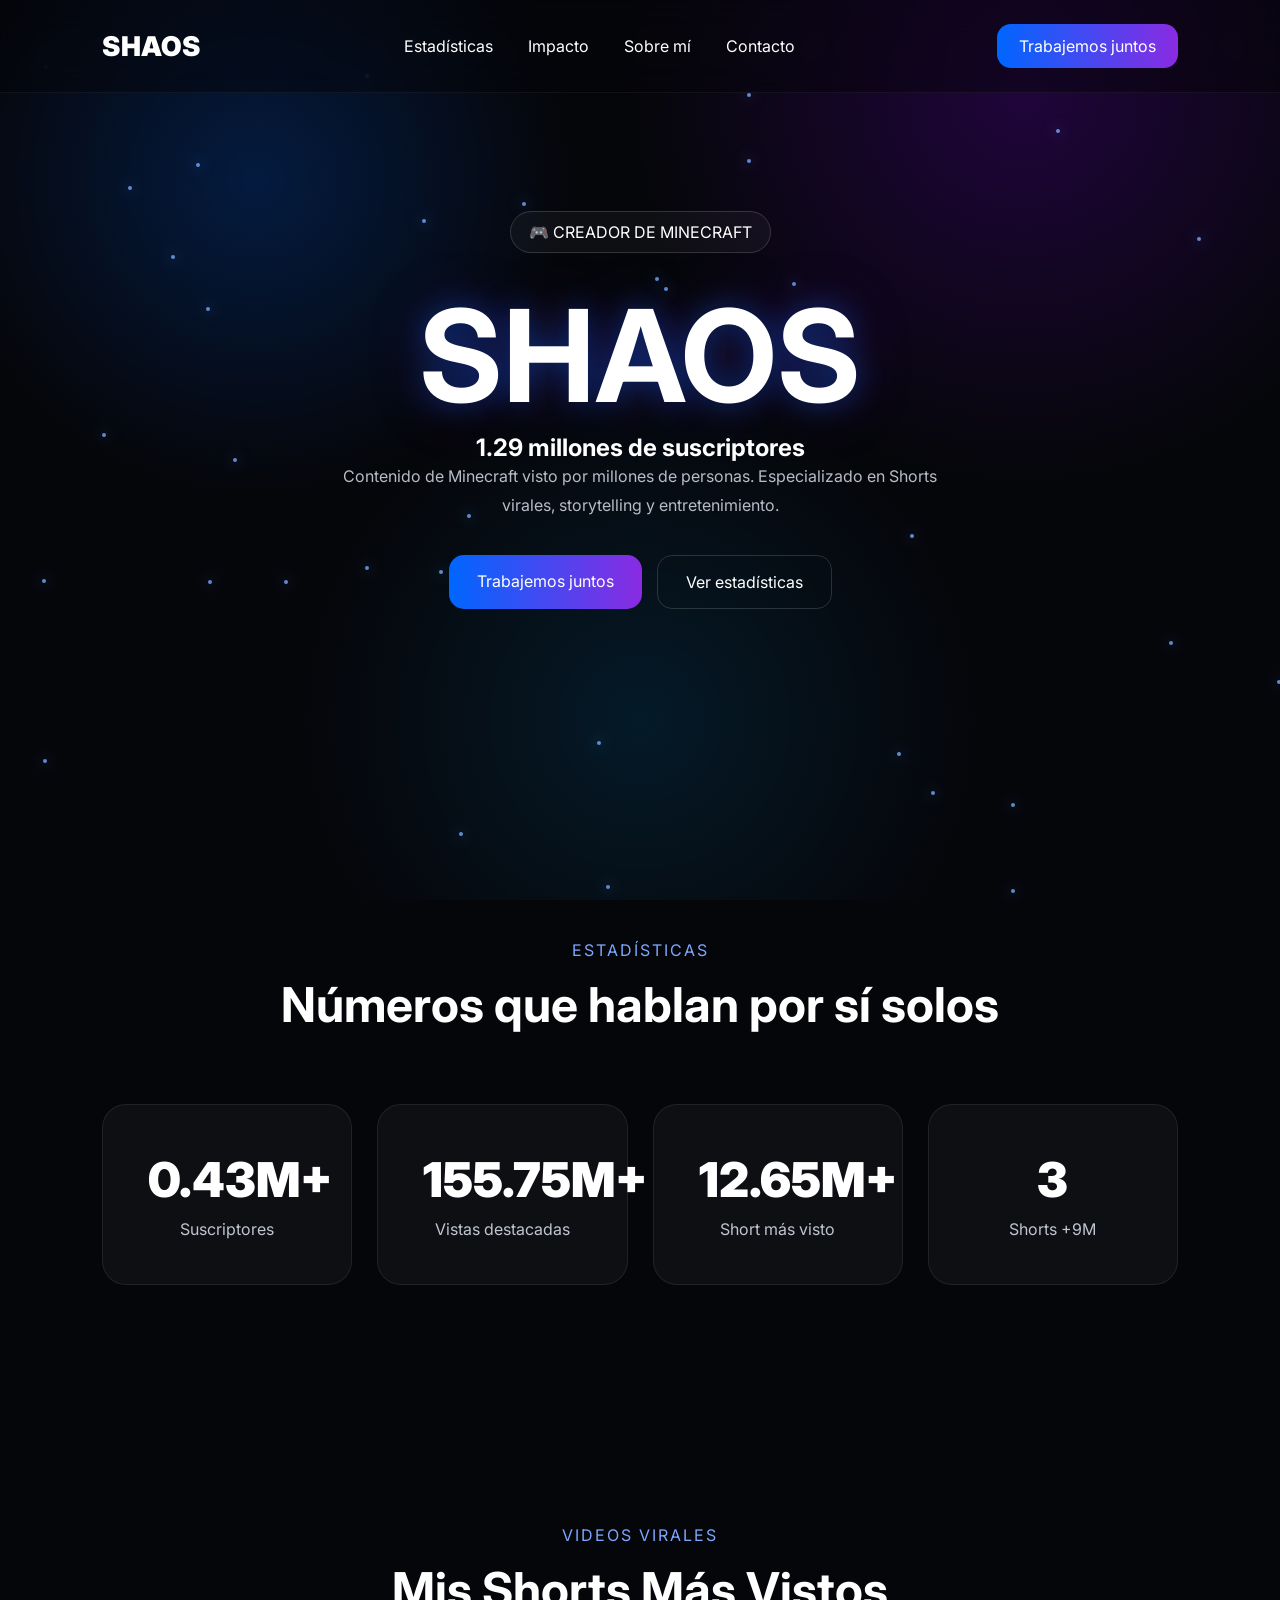
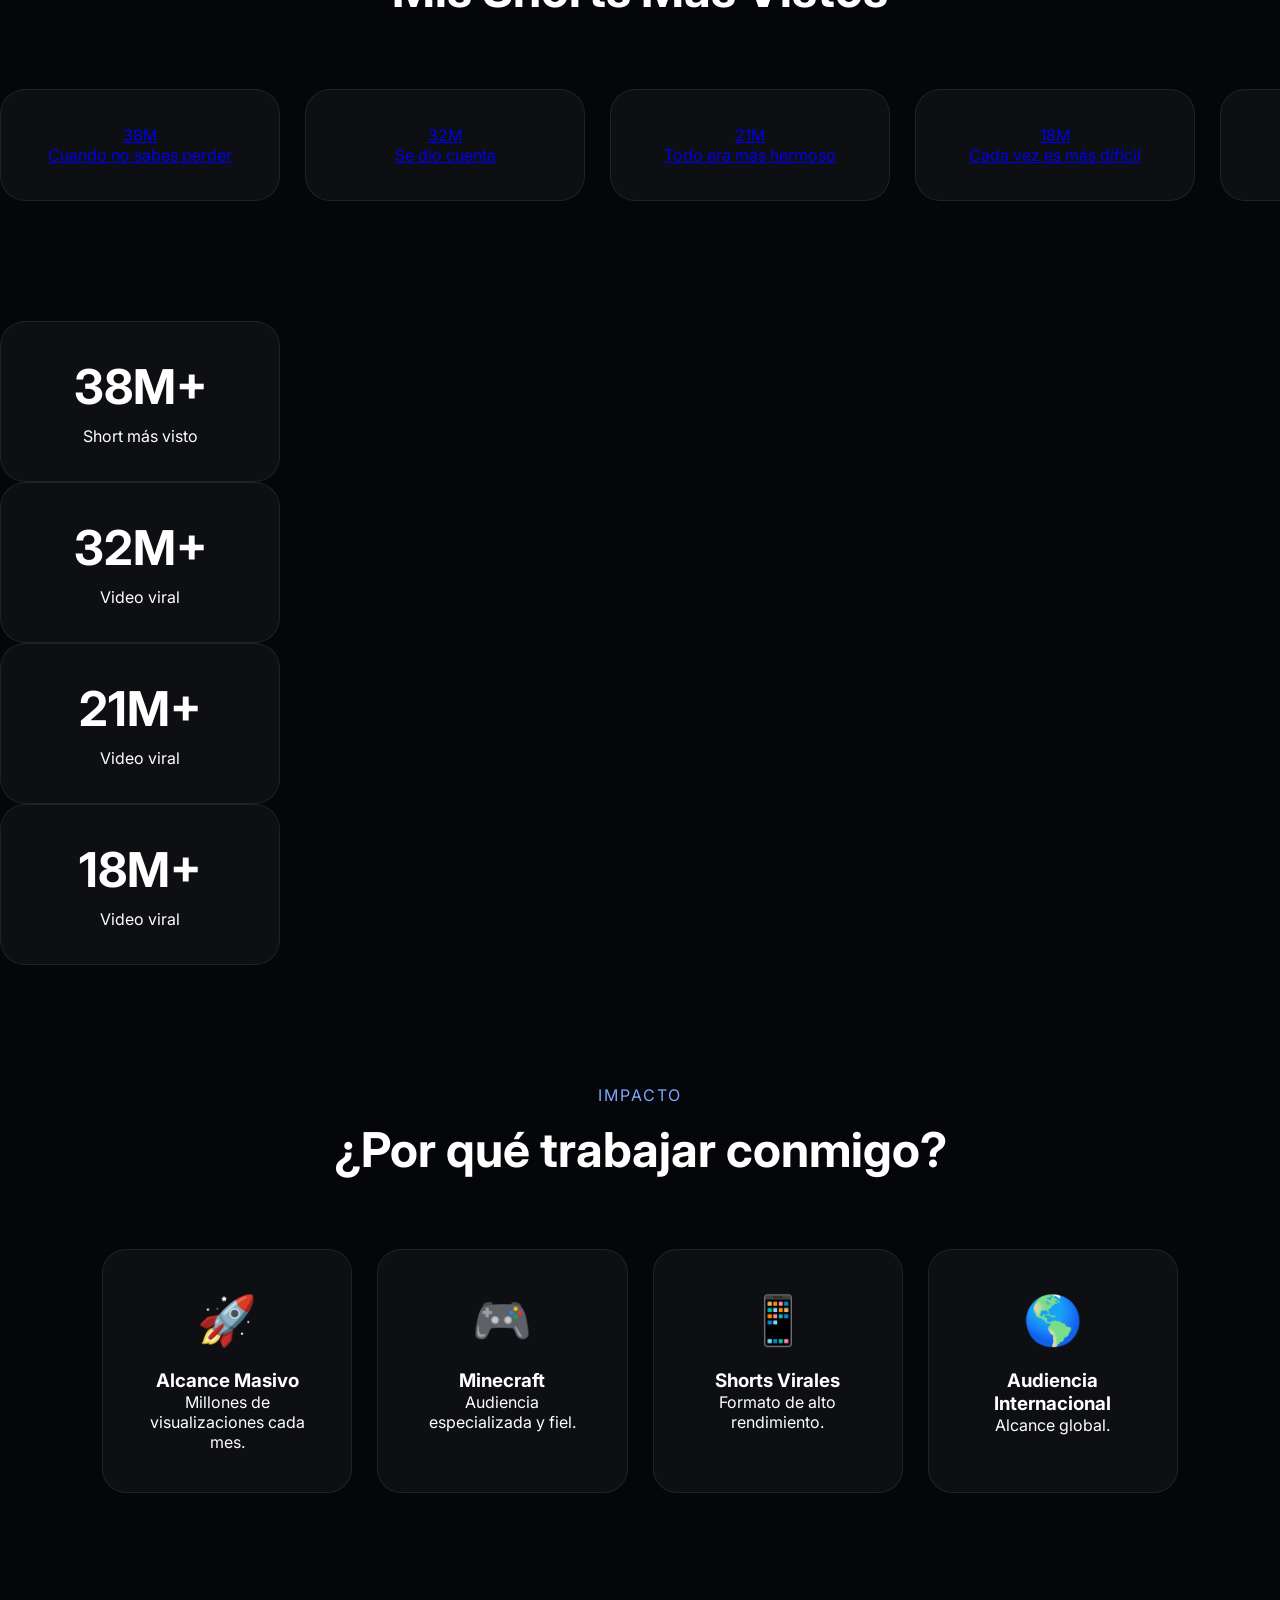
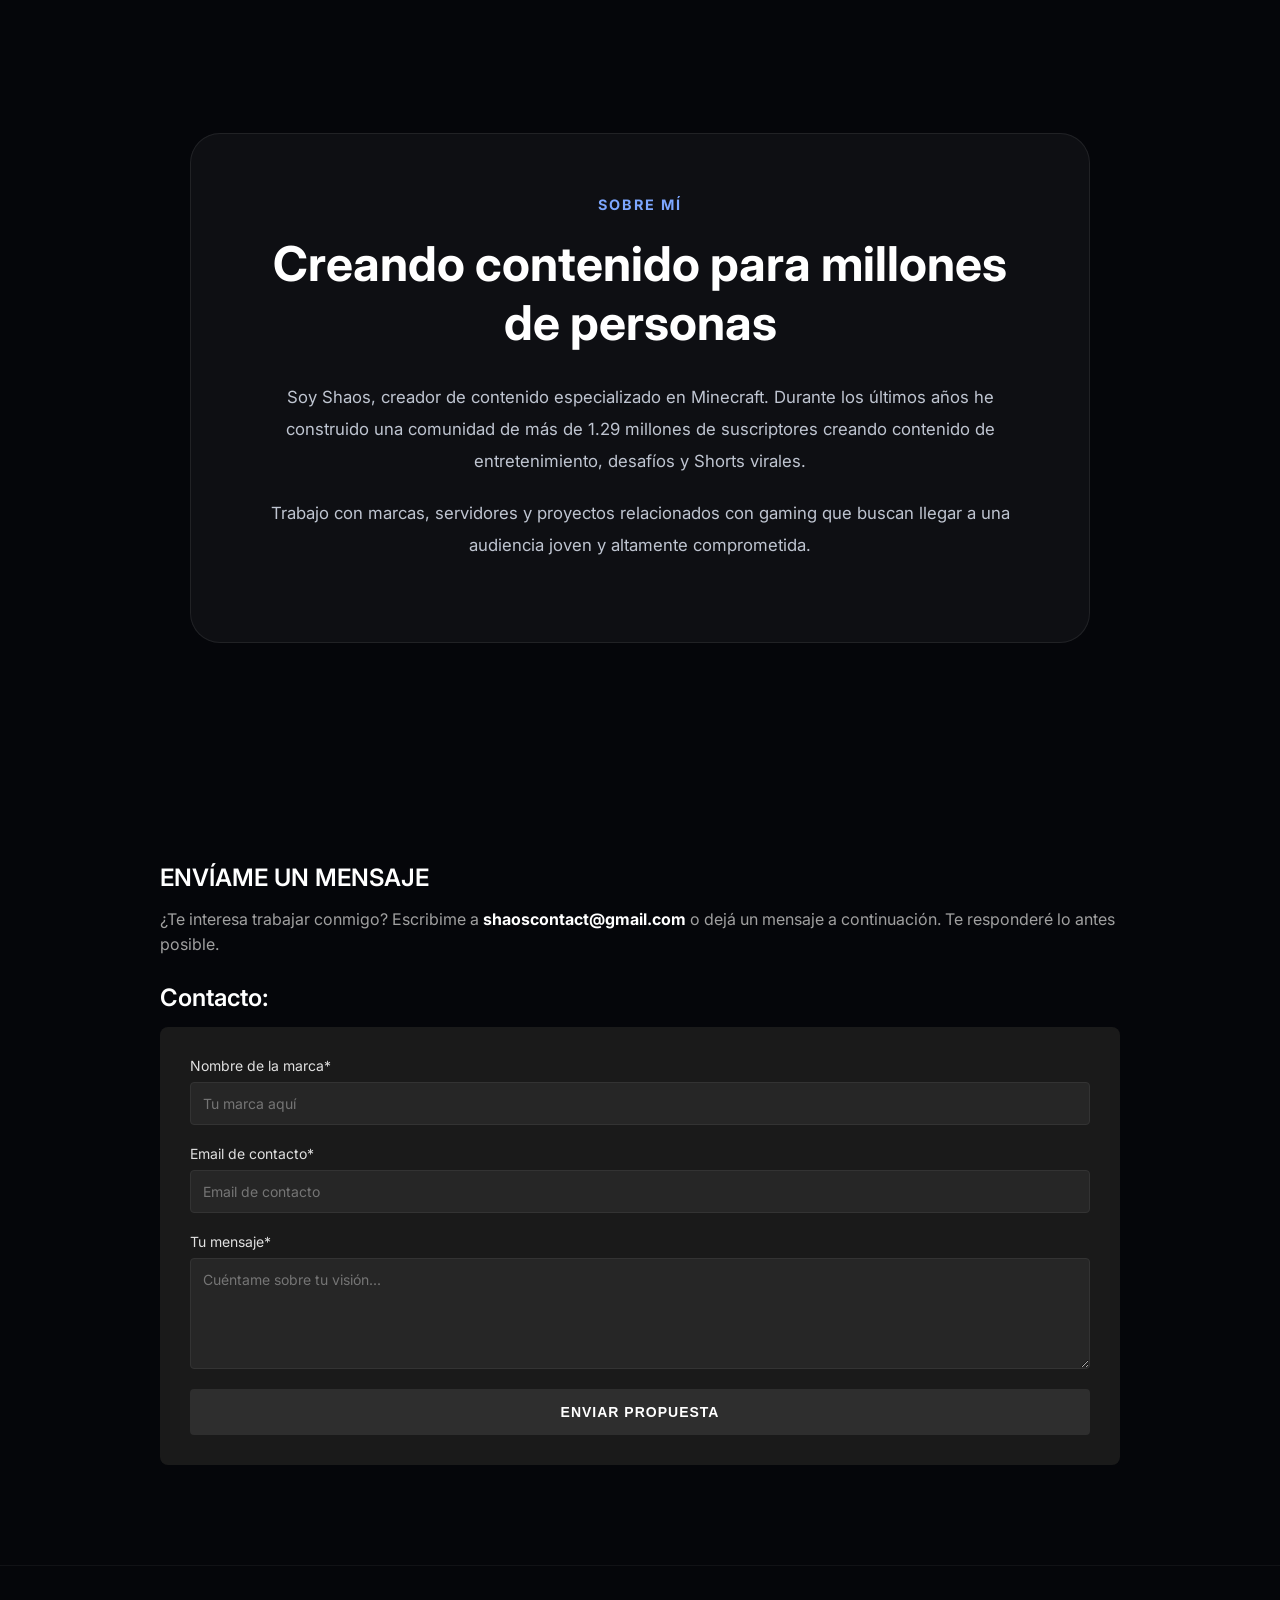
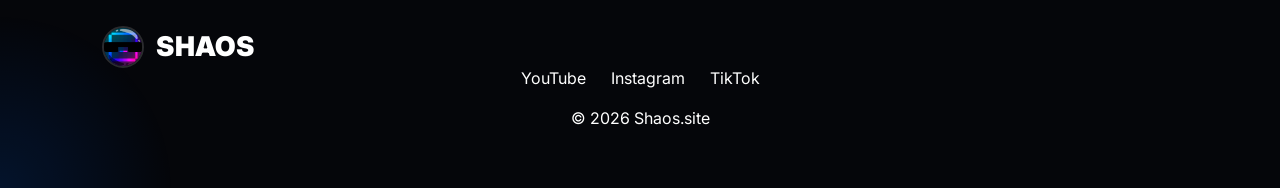
==== index.html @ 68fbf752 "Update index.html" ====
<!DOCTYPE html>
<html lang="es">

<head>
<meta charset="UTF-8">
<meta name="viewport" content="width=device-width, initial-scale=1.0">

<title>SHAOS | Minecraft Creator</title>

<meta name="title" content="SHAOS">
<meta name="description" content="Creador de contenido de Minecraft con más de 1.29 millones de suscriptores y 468 millones de visualizaciones destacadas.">

<link rel="icon" type="image/png" href="/assets/favicon.png">

<meta property="og:title" content="SHAOS">
<meta property="og:description" content="Creador de contenido de Minecraft con más de 1.29 millones de suscriptores.">
<meta property="og:image" content="https://shaos.site/assets/preview.jpg">
<meta property="og:url" content="https://shaos.site">
<meta property="og:type" content="website">

<meta name="twitter:card" content="summary_large_image">
<meta name="twitter:title" content="SHAOS">
<meta name="twitter:description" content="Creador de contenido de Minecraft con más de 1.29 millones de suscriptores.">
<meta name="twitter:image" content="https://shaos.site/assets/preview.jpg">

<link rel="stylesheet" href="style.css">

<link href="https://fonts.googleapis.com/css2?family=Inter:wght@300;400;500;600;700;800;900&display=swap"
      rel="stylesheet">
    
</head>

<body>

    <!-- Fondo -->
    <div class="background"></div>
    <div class="particles"></div>

    <!-- Navbar -->

    <nav class="navbar">

        <div class="logo">
            SHAOS
        </div>

        <ul class="nav-links">

            <li>
                <a href="#stats">Estadísticas</a>
            </li>

            <li>
                <a href="#impact">Impacto</a>
            </li>

            <li>
                <a href="#about">Sobre mí</a>
            </li>

            <li>
                <a href="#contact">
                    Contacto
                </a>
            </li>

        </ul>

        <a href="#contact" class="nav-button">
            Trabajemos juntos
        </a>

    </nav>

    <!-- HERO -->

  <section class="hero">

    <div class="hero-content">

        <div class="hero-badge">
            🎮 CREADOR DE MINECRAFT
        </div>

        <h1>SHAOS</h1>

        <h2>
            1.29 millones de suscriptores
        </h2>

        <p>
            Contenido de Minecraft visto por millones de personas.
            Especializado en Shorts virales, storytelling y entretenimiento.
        </p>

        <div class="hero-buttons">

            <a href="#contact" class="primary-btn">
                Trabajemos juntos
            </a>

            <a href="#stats" class="secondary-btn">
                Ver estadísticas
            </a>

        </div>

    </div>

</section>
            <!-- Después pondremos tu skin -->


    <!-- ESTADÍSTICAS -->

    <section id="stats" class="stats-section">

        <div class="section-title">

            <span>
                ESTADÍSTICAS
            </span>

            <h2>
                Números que hablan por sí solos
            </h2>

        </div>

        <div class="stats-grid">

            <div class="stat-card">

                <h3 class="counter" data-target="1290000">
                    0
                </h3>

                <p>
                    Suscriptores
                </p>

            </div>

            <div class="stat-card">

                <h3 class="counter" data-target="468000000">
                    0
                </h3>

                <p>
                    Vistas destacadas
                </p>

            </div>

            <div class="stat-card">

                <h3 class="counter" data-target="38000000">
                    0
                </h3>

                <p>
                    Short más visto
                </p>

            </div>

            <div class="stat-card">

                <h3 class="counter" data-target="12">
                    0
                </h3>

                <p>
                    Shorts +9M
                </p>

            </div>

        </div>

    </section>

<section class="viral-section">

    <div class="section-title">
        <span>VIDEOS VIRALES</span>
        <h2>Mis Shorts Más Vistos</h2>
    </div>

    <div class="viral-track">

        <a href="https://youtube.com/shorts/YnmJEBpt04c" target="_blank" class="viral-card">
            <div class="viral-number">38M</div>
            <div class="viral-title">Cuando no sabes perder</div>
        </a>

        <a href="https://youtube.com/shorts/gHYsBYOtIoI" target="_blank" class="viral-card">
            <div class="viral-number">32M</div>
            <div class="viral-title">Se dio cuenta</div>
        </a>

        <a href="https://youtube.com/shorts/Nro5iGY2tiY" target="_blank" class="viral-card">
            <div class="viral-number">21M</div>
            <div class="viral-title">Todo era más hermoso</div>
        </a>

        <a href="https://youtube.com/shorts/M671mGnR1WM" target="_blank" class="viral-card">
            <div class="viral-number">18M</div>
            <div class="viral-title">Cada vez es más difícil</div>
        </a>

        <a href="https://youtube.com/shorts/6OI7lms_jU8" target="_blank" class="viral-card">
            <div class="viral-number">16M</div>
            <div class="viral-title">No salió bien</div>
        </a>

        <a href="https://youtube.com/shorts/KnD5jkjR4mU" target="_blank" class="viral-card">
            <div class="viral-number">15.5M</div>
            <div class="viral-title">Arruinó el Survival</div>
        </a>

        <a href="https://youtube.com/shorts/IMWuutMbQks" target="_blank" class="viral-card">
            <div class="viral-number">15M</div>
            <div class="viral-title">No vuelve al Nether</div>
        </a>

        <!-- Duplicados para scroll infinito -->

        <a href="https://youtube.com/shorts/YnmJEBpt04c" target="_blank" class="viral-card">
            <div class="viral-number">38M</div>
            <div class="viral-title">Cuando no sabes perder</div>
        </a>

        <a href="https://youtube.com/shorts/gHYsBYOtIoI" target="_blank" class="viral-card">
            <div class="viral-number">32M</div>
            <div class="viral-title">Se dio cuenta</div>
        </a>

    </div>

</section>

        <!-- repetir para efecto infinito -->

        <div class="viral-card">
            <h3>38M+</h3>
            <p>Short más visto</p>
        </div>

        <div class="viral-card">
            <h3>32M+</h3>
            <p>Video viral</p>
        </div>

        <div class="viral-card">
            <h3>21M+</h3>
            <p>Video viral</p>
        </div>

        <div class="viral-card">
            <h3>18M+</h3>
            <p>Video viral</p>
        </div>

    </div>

</section>

    <!-- IMPACTO -->

    <section id="impact" class="impact-section">

        <div class="section-title">

            <span>
                IMPACTO
            </span>

            <h2>
                ¿Por qué trabajar conmigo?
            </h2>

        </div>

        <div class="impact-grid">

            <div class="impact-card">

                <div class="impact-icon">
                    🚀
                </div>

                <h3>
                    Alcance Masivo
                </h3>

                <p>
                    Millones de visualizaciones cada mes.
                </p>

            </div>

            <div class="impact-card">

                <div class="impact-icon">
                    🎮
                </div>

                <h3>
                    Minecraft
                </h3>

                <p>
                    Audiencia especializada y fiel.
                </p>

            </div>

            <div class="impact-card">

                <div class="impact-icon">
                    📱
                </div>

                <h3>
                    Shorts Virales
                </h3>

                <p>
                    Formato de alto rendimiento.
                </p>

            </div>

            <div class="impact-card">

                <div class="impact-icon">
                    🌎
                </div>

                <h3>
                    Audiencia Internacional
                </h3>

                <p>
                    Alcance global.
                </p>

            </div>

        </div>

    </section>

    <!-- SOBRE MI -->

<section id="about" class="about-section">

    <div class="about-card">

        <span class="about-tag">
            SOBRE MÍ
        </span>

        <h2>
            Creando contenido para millones de personas
        </h2>

        <p>
            Soy Shaos, creador de contenido especializado en Minecraft.
            Durante los últimos años he construido una comunidad de más de
            1.29 millones de suscriptores creando contenido de entretenimiento,
            desafíos y Shorts virales.
        </p>

        <p>
            Trabajo con marcas, servidores y proyectos relacionados con gaming
            que buscan llegar a una audiencia joven y altamente comprometida.
        </p>

    </div>

</section>

    <!-- CONTACTO -->

<section class="seccion-contacto">
  
  <div class="contacto-info">
    <h2>ENVÍAME UN MENSAJE</h2>
    <p>¿Te interesa trabajar conmigo? Escribime a <a href="shaoscontact@gmail.com" class="correo-destacado">shaoscontact@gmail.com</a> o dejá un mensaje a continuación. Te responderé lo antes posible.</p>

  <div class="contacto-formulario-wrapper">
    <h2>Contacto:</h2>
    <form action="https://formspree.io/f/maqzeeew" method="POST" class="formulario">
      
      <div class="grupo-input">
        <label for="marca">Nombre de la marca*</label>
        <input type="text" id="marca" name="marca" placeholder="Tu marca aquí" required>
      </div>

      <div class="grupo-input">
        <label for="email">Email de contacto*</label>
        <input type="email" id="email" name="email" placeholder="Email de contacto" required>
      </div>

      <div class="grupo-input">
        <label for="mensaje">Tu mensaje*</label>
        <textarea id="mensaje" name="mensaje" rows="5" placeholder="Cuéntame sobre tu visión..." required></textarea>
      </div>

      <button type="submit" class="btn-enviar">ENVIAR PROPUESTA</button>
    </form>
  </div>

</section>

    <!-- FOOTER -->

    <footer>

<div class="logo">

    <img src="assets/logo.png" alt="Shaos Logo">

    <span>SHAOS</span>

</div>

        <div class="footer-links">

            <a href="https://www.youtube.com/@ShaosXD" target="_blank">
                YouTube
            </a>

            <a href="https://www.instagram.com/shaosxd/" target="_blank">
                Instagram
            </a>

            <a href="https://www.tiktok.com/@shaosxd" target="_blank">
                TikTok
            </a>

        </div>

        <p>
            © 2026 Shaos.site
        </p>

    </footer>

    <script src="script.js"></script>

</body>

</html>
---- style.css ----
/* =========================
   RESET
========================= */

*{
    margin:0;
    padding:0;
    box-sizing:border-box;
}

html{
    scroll-behavior:smooth;
}

body{
    font-family:'Inter',sans-serif;
    background:#05060A;
    color:white;
    overflow-x:hidden;
}

/* =========================
   FONDO
========================= */

.background{
    position:fixed;
    inset:0;
    z-index:-2;

    background:
    radial-gradient(circle at 20% 20%,rgba(0,102,255,.22),transparent 25%),
    radial-gradient(circle at 80% 10%,rgba(140,0,255,.20),transparent 30%),
    radial-gradient(circle at 50% 80%,rgba(0,170,255,.12),transparent 35%),
    #05060A;
}

.particles{
    position:fixed;
    inset:0;
    z-index:-1;
    pointer-events:none;
}

/* =========================
   NAVBAR
========================= */

.navbar{
    position:fixed;
    top:0;
    left:0;
    width:100%;

    display:flex;
    justify-content:space-between;
    align-items:center;

    padding:24px 8%;

    backdrop-filter:blur(18px);
    background:rgba(5,6,10,.45);

    border-bottom:1px solid rgba(255,255,255,.05);

    z-index:999;
}

.logo{

    display:flex;
    align-items:center;
    gap:12px;

    font-size:1.7rem;
    font-weight:900;
}

.logo img{

    width:42px;
    height:42px;

    border-radius:50%;

    border:2px solid rgba(255,255,255,.15);
}

.nav-links{
    list-style:none;
    display:flex;
    gap:35px;
}

.nav-links a{
    text-decoration:none;
    color:white;
    transition:.25s;
}

.nav-links a:hover{
    color:#7DA7FF;
}

.nav-button{
    text-decoration:none;
    color:white;

    padding:12px 22px;

    border-radius:14px;

    background:linear-gradient(
    90deg,
    #0066FF,
    #8A2BE2
    );

    transition:.3s;
}

.nav-button:hover{
    transform:scale(1.07);
}

/* =========================
   HERO
========================= */

.hero{

       min-height:calc(100vh - 80px);

    display:flex;

    justify-content:center;

    align-items:center;

    padding:0 8%;
}

    display:flex;
    align-items:center;
    justify-content:space-between;

    padding:0 8%;

.hero-content{

    max-width:900px;

    margin:0 auto;

    display:flex;
    flex-direction:column;
    align-items:center;

    text-align:center;
}

.hero-badge{
    display:inline-block;

    padding:10px 18px;

    border:1px solid rgba(255,255,255,.15);

    border-radius:999px;

    margin-bottom:25px;

    background:rgba(255,255,255,.04);
}
.hero h1{
    font-size:clamp(5rem,10vw,10rem);
   text-shadow:
0 0 30px rgba(0,102,255,.4),
0 0 60px rgba(138,43,226,.25);
}

    -webkit-background-clip:text;
    -webkit-text-fill-color:transparent;
}

.hero h2{
    font-size:2rem;
    color:#D3D9E7;

    margin-bottom:25px;
}

.hero p{
    color:#B7BCC7;
    line-height:1.8;

    max-width:650px;

    margin-bottom:35px;
}

.hero-buttons{
    display:flex;
    gap:15px;
}

.primary-btn{
    text-decoration:none;
    color:white;

    padding:16px 28px;

    border-radius:15px;

    background:linear-gradient(
    90deg,
    #0066FF,
    #8A2BE2
    );

    transition:.3s;
}

.primary-btn:hover{
    transform:scale(1.08);
}

.secondary-btn{
    text-decoration:none;
    color:white;

    padding:16px 28px;

    border-radius:15px;

    border:1px solid rgba(255,255,255,.15);

    transition:.3s;
}

.secondary-btn:hover{
    background:rgba(255,255,255,.06);
    transform:scale(1.05);
}

/* =========================
   SKIN
========================= */

.skin-image{
    ...
}

.hero{
    justify-content:center;
    text-align:center;
}

.hero-content{
    max-width:900px;
}

.hero-buttons{
    justify-content:center;
}
/* =========================
   TITULOS
========================= */

.section-title{
    text-align:center;
    margin-bottom:70px;
}

.section-title span{
    color:#7DA7FF;
    letter-spacing:2px;
}

.section-title h2{
    margin-top:15px;
    font-size:3rem;
}

/* =========================
   ESTADISTICAS
========================= */

.stats-section{
    padding:120px 8%;
}

.stats-grid{
    display:grid;
    grid-template-columns:repeat(auto-fit,minmax(250px,1fr));
    gap:25px;
}

.stat-card{

    background:rgba(255,255,255,.04);

    border:1px solid rgba(255,255,255,.08);

    border-radius:24px;

    padding:45px;

    text-align:center;

    transition:.3s;
}

.stat-card:hover{
    transform:translateY(-10px) scale(1.05);
}

.stat-card h3{
    font-size:3rem;
    font-weight:900;
    margin-bottom:10px;
}

.stat-card p{
    color:#BFC5D1;
}

/* =========================
   IMPACT
========================= */

.impact-section{
    padding:120px 8%;
}

.impact-grid{
    display:grid;
    grid-template-columns:repeat(auto-fit,minmax(250px,1fr));
    gap:25px;
}

.impact-card{

    background:rgba(255,255,255,.04);

    border:1px solid rgba(255,255,255,.08);

    border-radius:24px;

    padding:40px;

    text-align:center;

    transition:.3s;
}

.impact-card:hover{
    transform:translateY(-10px) scale(1.05);
}

.impact-icon{
    font-size:3rem;
    margin-bottom:20px;
}

/* =========================
   TIMELINE
========================= */

.timeline-section{
    padding:120px 8%;
}

.timeline{
    display:flex;
    justify-content:center;
    gap:30px;
    flex-wrap:wrap;
}

.timeline-item{

    padding:20px 30px;

    border-radius:15px;

    background:rgba(255,255,255,.04);

    border:1px solid rgba(255,255,255,.08);

    transition:.3s;
}

.timeline-item:hover{
    transform:scale(1.08);
}

/* =========================
   ABOUT
========================= */

.about-section{
    padding:120px 8%;

    display:flex;
    align-items:center;
    gap:60px;
}

.about-image{
    width:300px;
    height:300px;

    border-radius:30px;

    background:rgba(255,255,255,.04);

    display:flex;
    justify-content:center;
    align-items:center;

    font-size:2rem;
}

.about-right h2{
    font-size:3rem;
    margin:15px 0;
}

.about-right p{
    color:#BFC5D1;
    line-height:1.8;
}

/* =========================
   CONTACTO
========================= */

.contact-section{
    padding:120px 8%;
}

.contact-card{

    max-width:850px;
    margin:auto;

    text-align:center;

    background:rgba(255,255,255,.04);

    border:1px solid rgba(255,255,255,.08);

    border-radius:30px;

    padding:60px;
}

.contact-card h2{
    font-size:3rem;
    margin:15px 0;
}

.contact-card p{
    color:#BFC5D1;
    margin-bottom:30px;
}

.contact-button{

    display:inline-block;

    text-decoration:none;
    color:white;

    padding:16px 28px;

    border-radius:15px;

    background:linear-gradient(
    90deg,
    #0066FF,
    #8A2BE2
    );

    transition:.3s;
}

.contact-button:hover{
    transform:scale(1.08);
}

/* =========================
   FOOTER
========================= */

footer{

    padding:60px 8%;

    text-align:center;

    border-top:1px solid rgba(255,255,255,.05);
}

.footer-logo{
    font-size:1.8rem;
    font-weight:900;
    margin-bottom:20px;
}

.footer-links{
    display:flex;
    justify-content:center;
    gap:25px;

    margin-bottom:20px;
}

.footer-links a{
    color:white;
    text-decoration:none;
}

.footer-links a:hover{
    color:#7DA7FF;
}

/* =========================
   RESPONSIVE
========================= */

@media(max-width:900px){

    .hero{
        flex-direction:column;
        justify-content:center;
        text-align:center;
        gap:50px;
        padding-top:120px;
    }

    .hero h1{
        font-size:5rem;
    }

    .hero-buttons{
        justify-content:center;
        flex-wrap:wrap;
    }

    .about-section{
        flex-direction:column;
        text-align:center;
    }

    .nav-links{
        display:none;
    }

}

/* =========================
   REVEAL
========================= */

.hidden{
opacity:0;
transform:translateY(60px) scale(.95);
}

.show{
opacity:1;
transform:translateY(0) scale(1);
transition:.8s ease;
}

/* =========================
   PARTICULAS
========================= */

.particle{

position:absolute;

width:4px;
height:4px;

border-radius:50%;

background:
rgba(120,170,255,.8);

box-shadow:
0 0 15px rgba(120,170,255,.9);

animation:
floatParticle linear infinite;
}

@keyframes floatParticle{

0%{
transform:
translateY(0px);
opacity:0;
}

20%{
opacity:1;
}

80%{
opacity:1;
}

100%{
transform:
translateY(-250px);
opacity:0;
}

}

/* =========================
   MOUSE GLOW
========================= */

.mouse-glow{

position:fixed;

width:350px;
height:350px;

border-radius:50%;

pointer-events:none;

background:
radial-gradient(
circle,
rgba(0,102,255,.14),
transparent 70%
);

transform:
translate(-50%,-50%);

z-index:-1;
}

/* =========================
   HERO POP
========================= */

.hero-content,
.hero-image{

opacity:0;

transform:
translateY(50px);

transition:
1s ease;
}

.hero-visible{

opacity:1;

transform:
translateY(0);
}
.skin-image{

    width:350px;
    max-width:100%;

    filter:
    drop-shadow(0 0 40px rgba(0,102,255,.35));

    animation:
    float 4s ease-in-out infinite;
}
.solo-text{
    justify-content:center;
    text-align:center;
    max-width:900px;
    margin:auto;
}

.hero-content{

    animation:heroPop 1.2s ease forwards;
}

@keyframes heroPop{

    0%{
        opacity:0;
        transform:translateY(40px) scale(.92);
    }

    70%{
        transform:translateY(0) scale(1.03);
    }

    100%{
        opacity:1;
        transform:translateY(0) scale(1);
    }
}

.hero-buttons{

    opacity:0;

    animation:
    fadeButtons .8s ease forwards;

    animation-delay:.8s;
}

@keyframes fadeButtons{

    from{
        opacity:0;
        transform:translateY(20px);
    }

    to{
        opacity:1;
        transform:translateY(0);
    }
}

/* =========================
   ABOUT NUEVO
========================= */

.about-section{

    padding:120px 8%;

    display:flex;
    justify-content:center;
}

.about-card{

    max-width:900px;

    text-align:center;

    padding:60px;

    border-radius:30px;

    background:rgba(255,255,255,.04);

    border:1px solid rgba(255,255,255,.08);

    transition:.3s;
}

.about-card:hover{

    transform:translateY(-5px);

    box-shadow:
    0 0 40px rgba(0,102,255,.15);
}

.about-tag{

    color:#7DA7FF;

    letter-spacing:2px;

    font-size:.9rem;

    font-weight:700;
}

.about-card h2{

    font-size:3rem;

    margin:20px 0 30px;
}

.about-card p{

    color:#BFC5D1;

    line-height:1.9;

    font-size:1.05rem;

    margin-bottom:20px;
}

/* --- ESTILOS DE LA SECCIÓN DE CONTACTO --- */

.seccion-contacto {
  display: flex;
  flex-wrap: wrap; /* Para que sea responsivo en celulares */
  justify-content: space-between;
  gap: 40px;
  max-width: 1000px; /* Ajusta según el ancho de tu web */
  margin: 60px auto;
  padding: 40px 20px;
  color: #ffffff; /* Color de texto blanco */
  background-color: transparent; /* Hereda el fondo de tu web */
}

/* --- COLUMNA IZQUIERDA --- */
.contacto-info {
  flex: 1;
  min-width: 300px;
}

.contacto-info h2 {
  font-size: 24px;
  margin-bottom: 15px;
  font-weight: 600;
}

.contacto-info p {
  color: #a0a0a0;
  line-height: 1.6;
  margin-bottom: 25px;
}

.correo-destacado {
  color: #ffffff;
  font-weight: bold;
  text-decoration: none;
}

.redes-sociales {
  display: flex;
  gap: 10px;
}

.icono-red {
  display: flex;
  align-items: center;
  justify-content: center;
  width: 40px;
  height: 40px;
  background-color: #2a2a2a; /* Fondo gris oscuro de los botones */
  color: #ffffff;
  text-decoration: none;
  border-radius: 4px;
  transition: background 0.3s ease;
}

.icono-red:hover {
  background-color: #444444;
}

/* --- COLUMNA DERECHA (FORMULARIO) --- */
.contacto-formulario-wrapper {
  flex: 1;
  min-width: 300px;
}

.contacto-formulario-wrapper h2 {
  font-size: 24px;
  margin-bottom: 15px;
  font-weight: 600;
}

.formulario {
  background-color: #1a1a1a; /* Fondo del recuadro del formulario */
  padding: 30px;
  border-radius: 8px;
}

.grupo-input {
  margin-bottom: 20px;
  display: flex;
  flex-direction: column;
}

.grupo-input label {
  margin-bottom: 8px;
  font-size: 14px;
  color: #e0e0e0;
}

.grupo-input input,
.grupo-input textarea {
  background-color: #262626; /* Color de los inputs */
  border: 1px solid #333333;
  color: #ffffff;
  padding: 12px;
  border-radius: 4px;
  font-family: inherit;
  font-size: 14px;
  transition: border 0.3s;
}

.grupo-input input:focus,
.grupo-input textarea:focus {
  outline: none;
  border-color: #666666;
}

.btn-enviar {
  width: 100%;
  background-color: #2e2e2e;
  color: #ffffff;
  border: none;
  padding: 15px;
  font-size: 14px;
  font-weight: bold;
  letter-spacing: 1px;
  border-radius: 4px;
  cursor: pointer;
  transition: background 0.3s ease;
}

.btn-enviar:hover {
  background-color: #404040;
}

/* --- RESPONSIVE DESIGN (MÓVILES) --- */
@media (max-width: 768px) {
  .seccion-contacto {
    flex-direction: column;
  }
}

.viral-section{

    overflow:hidden;

    padding:120px 0;
}

.viral-track{

    display:flex;

    gap:25px;

    width:max-content;

    animation:scrollVideos 25s linear infinite;
}

.viral-track:hover{

    animation-play-state:paused;
}

.viral-card{

    width:280px;

    padding:35px;

    border-radius:25px;

    background:rgba(255,255,255,.04);

    border:1px solid rgba(255,255,255,.08);

    text-align:center;

    transition:.3s;
}

.viral-card:hover{

    transform:scale(1.08);

    box-shadow:
    0 0 40px rgba(0,102,255,.2);
}

.viral-card h3{

    font-size:3rem;

    margin-bottom:10px;
}

@keyframes scrollVideos{

    from{
        transform:translateX(0);
    }

    to{
        transform:translateX(-50%);
    }
}
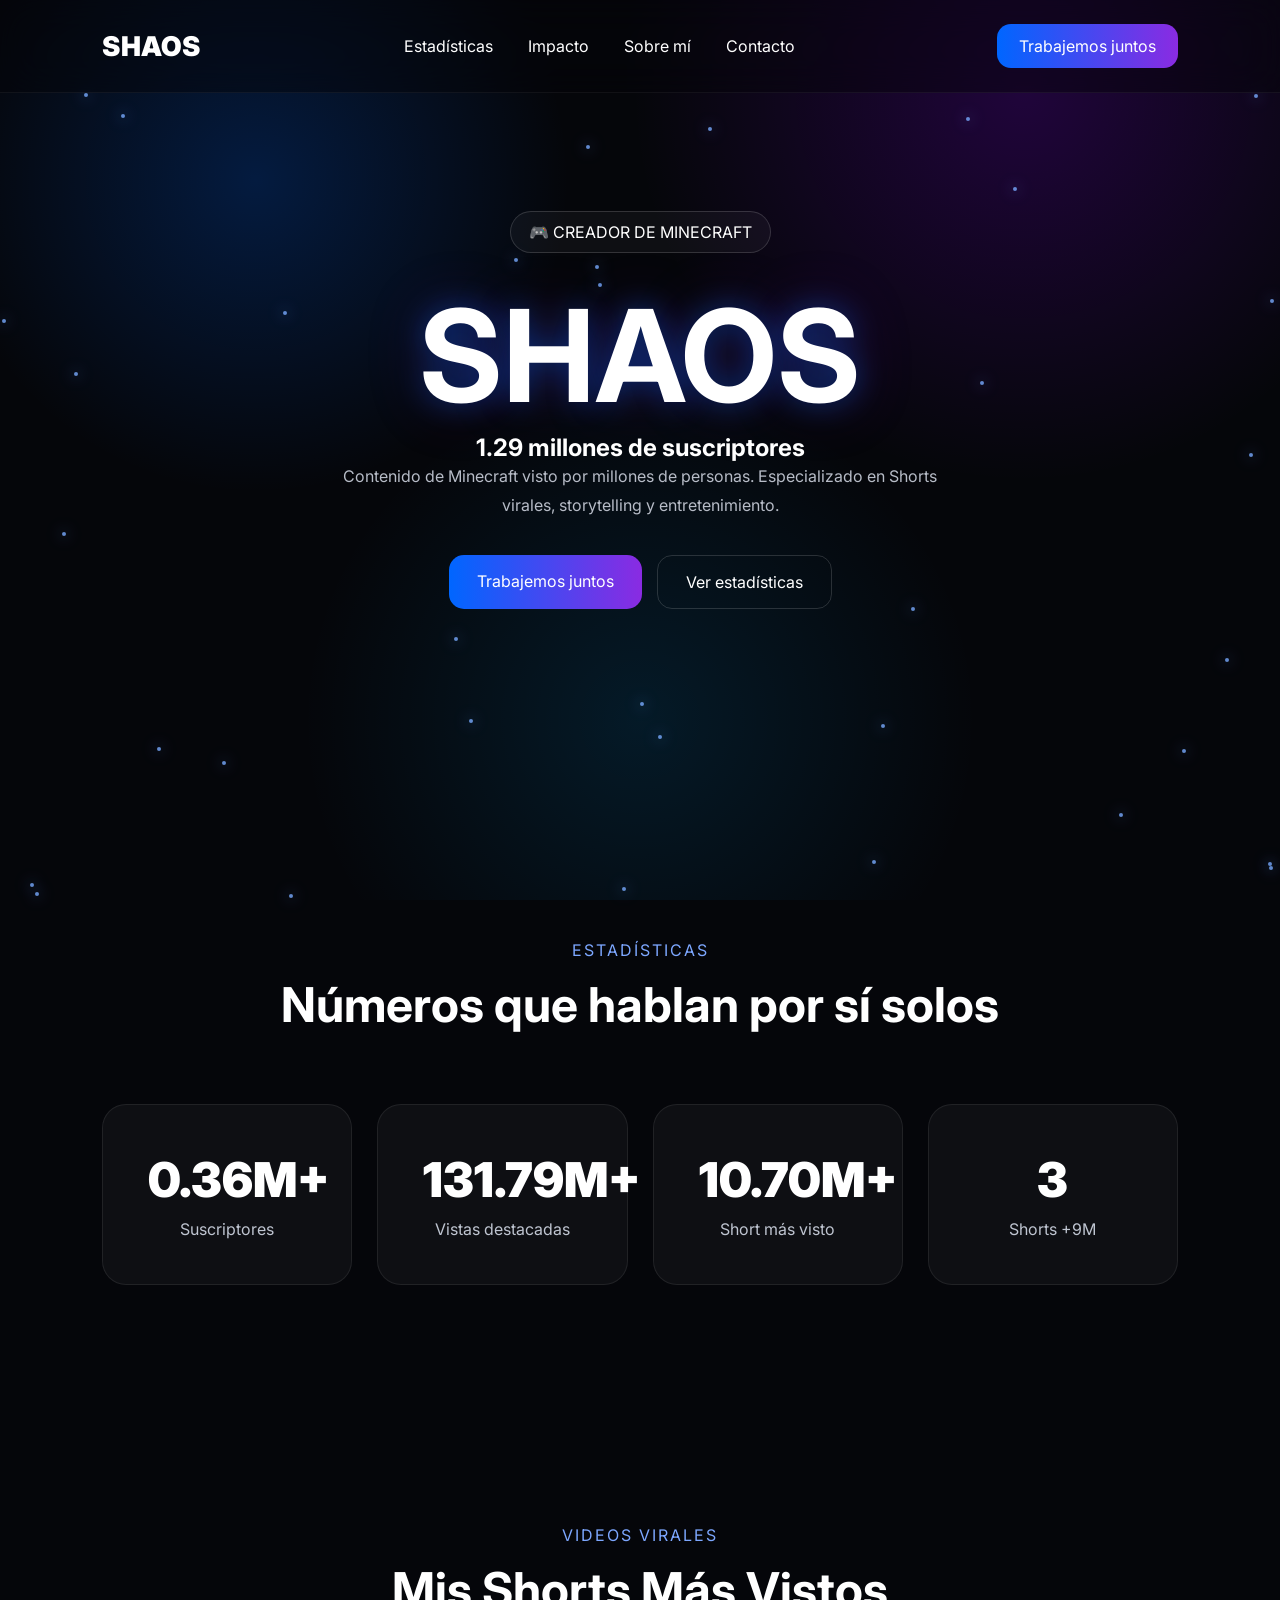
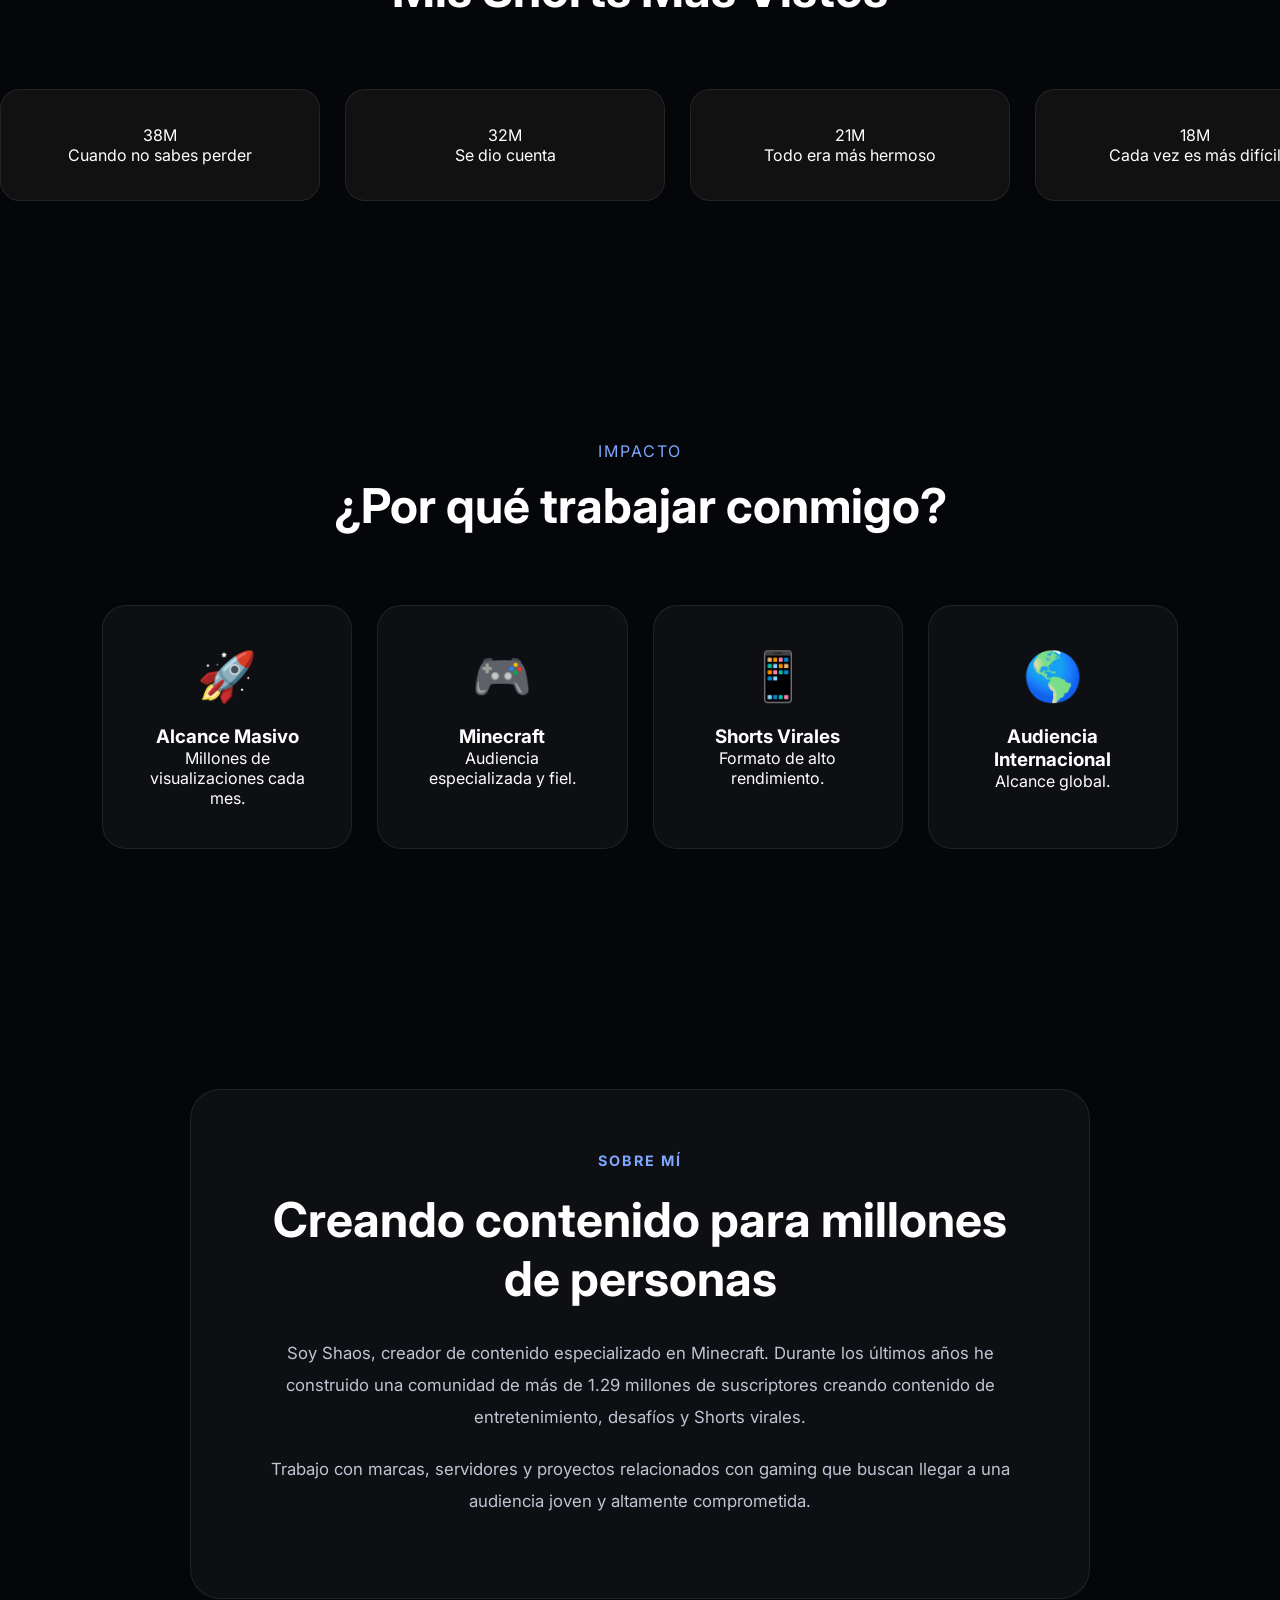
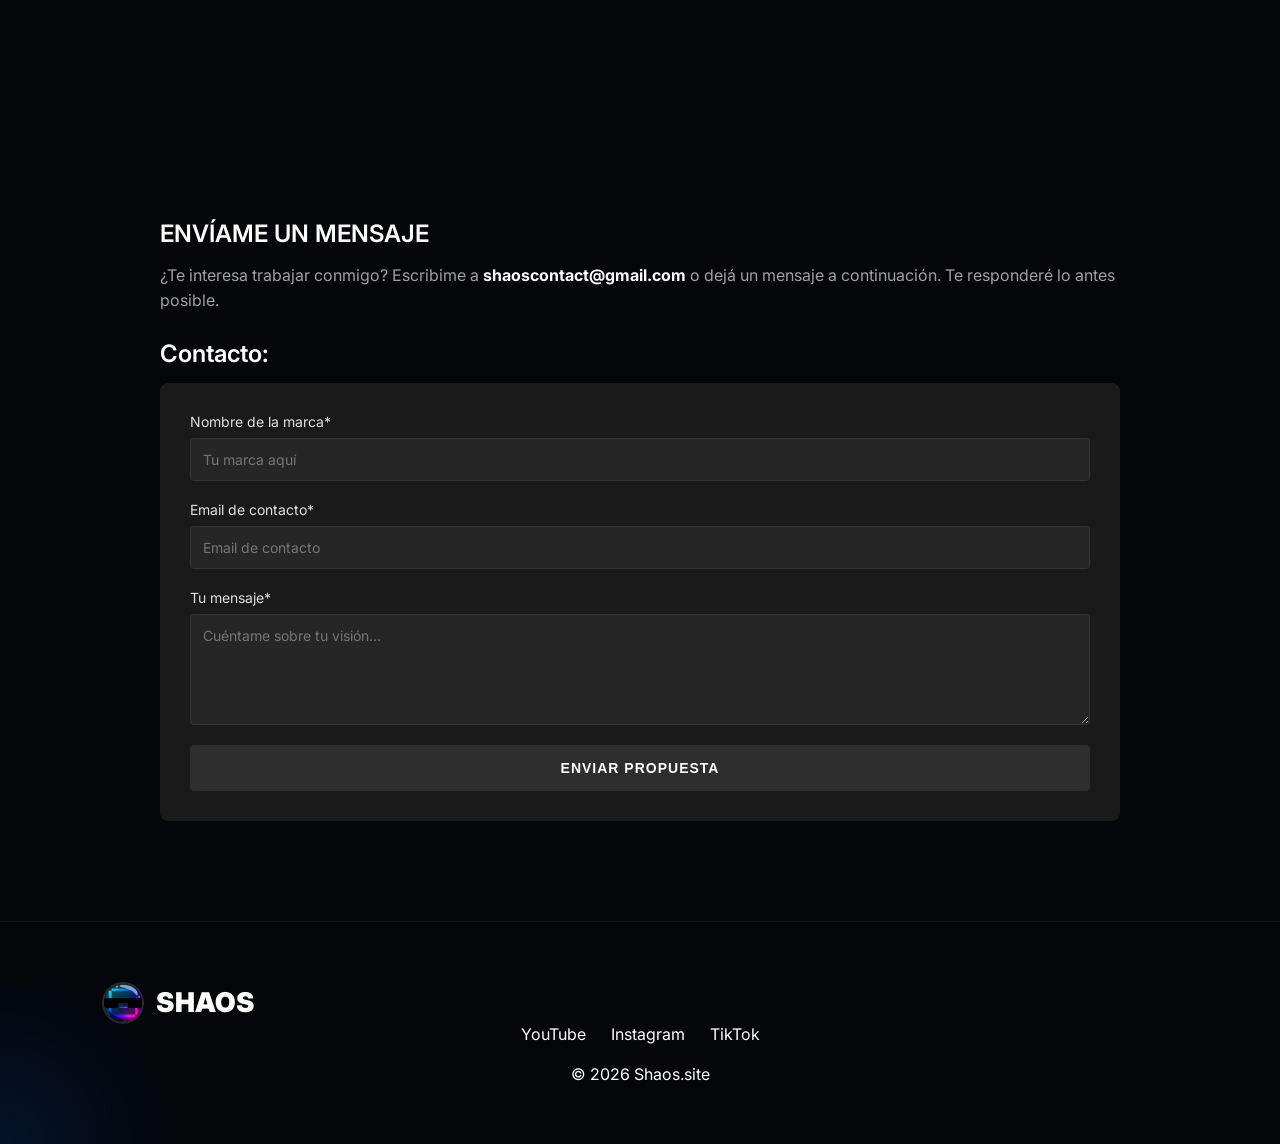
==== commit 9a19ed53: "Update index.html" ====
--- a/index.html
+++ b/index.html
@@ -236,32 +236,6 @@
             <div class="viral-number">32M</div>
             <div class="viral-title">Se dio cuenta</div>
         </a>
-
-    </div>
-
-</section>
-
-        <!-- repetir para efecto infinito -->
-
-        <div class="viral-card">
-            <h3>38M+</h3>
-            <p>Short más visto</p>
-        </div>
-
-        <div class="viral-card">
-            <h3>32M+</h3>
-            <p>Video viral</p>
-        </div>
-
-        <div class="viral-card">
-            <h3>21M+</h3>
-            <p>Video viral</p>
-        </div>
-
-        <div class="viral-card">
-            <h3>18M+</h3>
-            <p>Video viral</p>
-        </div>
 
     </div>
 
--- a/style.css
+++ b/style.css
@@ -1000,3 +1000,51 @@
         transform:translateX(-50%);
     }
 }
+
+.viral-card{
+
+    width:320px;
+
+    overflow:hidden;
+
+    border-radius:20px;
+
+    text-decoration:none;
+
+    color:white;
+
+    background:#111;
+
+    transition:.3s;
+}
+
+.viral-card img{
+
+    width:100%;
+
+    height:180px;
+
+    object-fit:cover;
+
+    display:block;
+}
+
+.viral-card:hover{
+
+    transform:scale(1.07);
+
+    box-shadow:
+    0 0 40px rgba(0,102,255,.25);
+}
+
+.viral-info{
+
+    padding:20px;
+}
+
+.viral-info h3{
+
+    font-size:2rem;
+}
+
+
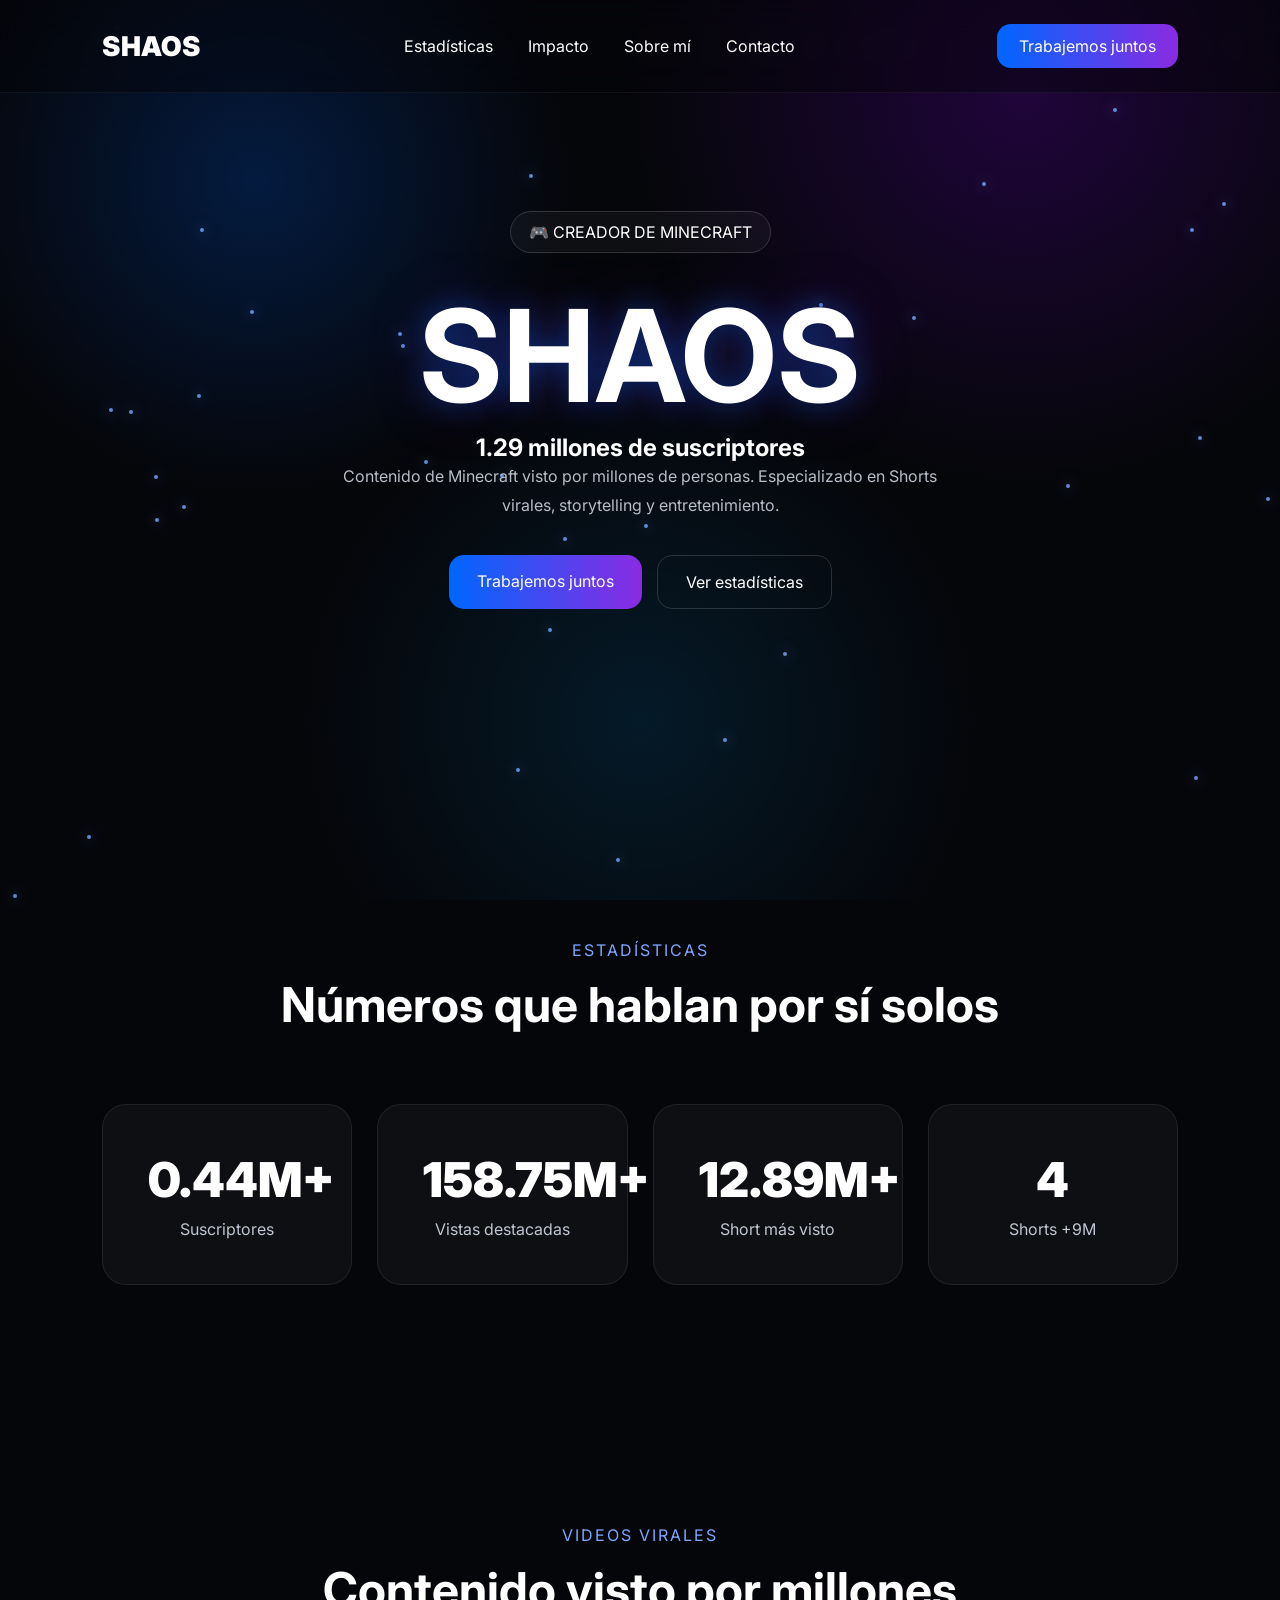
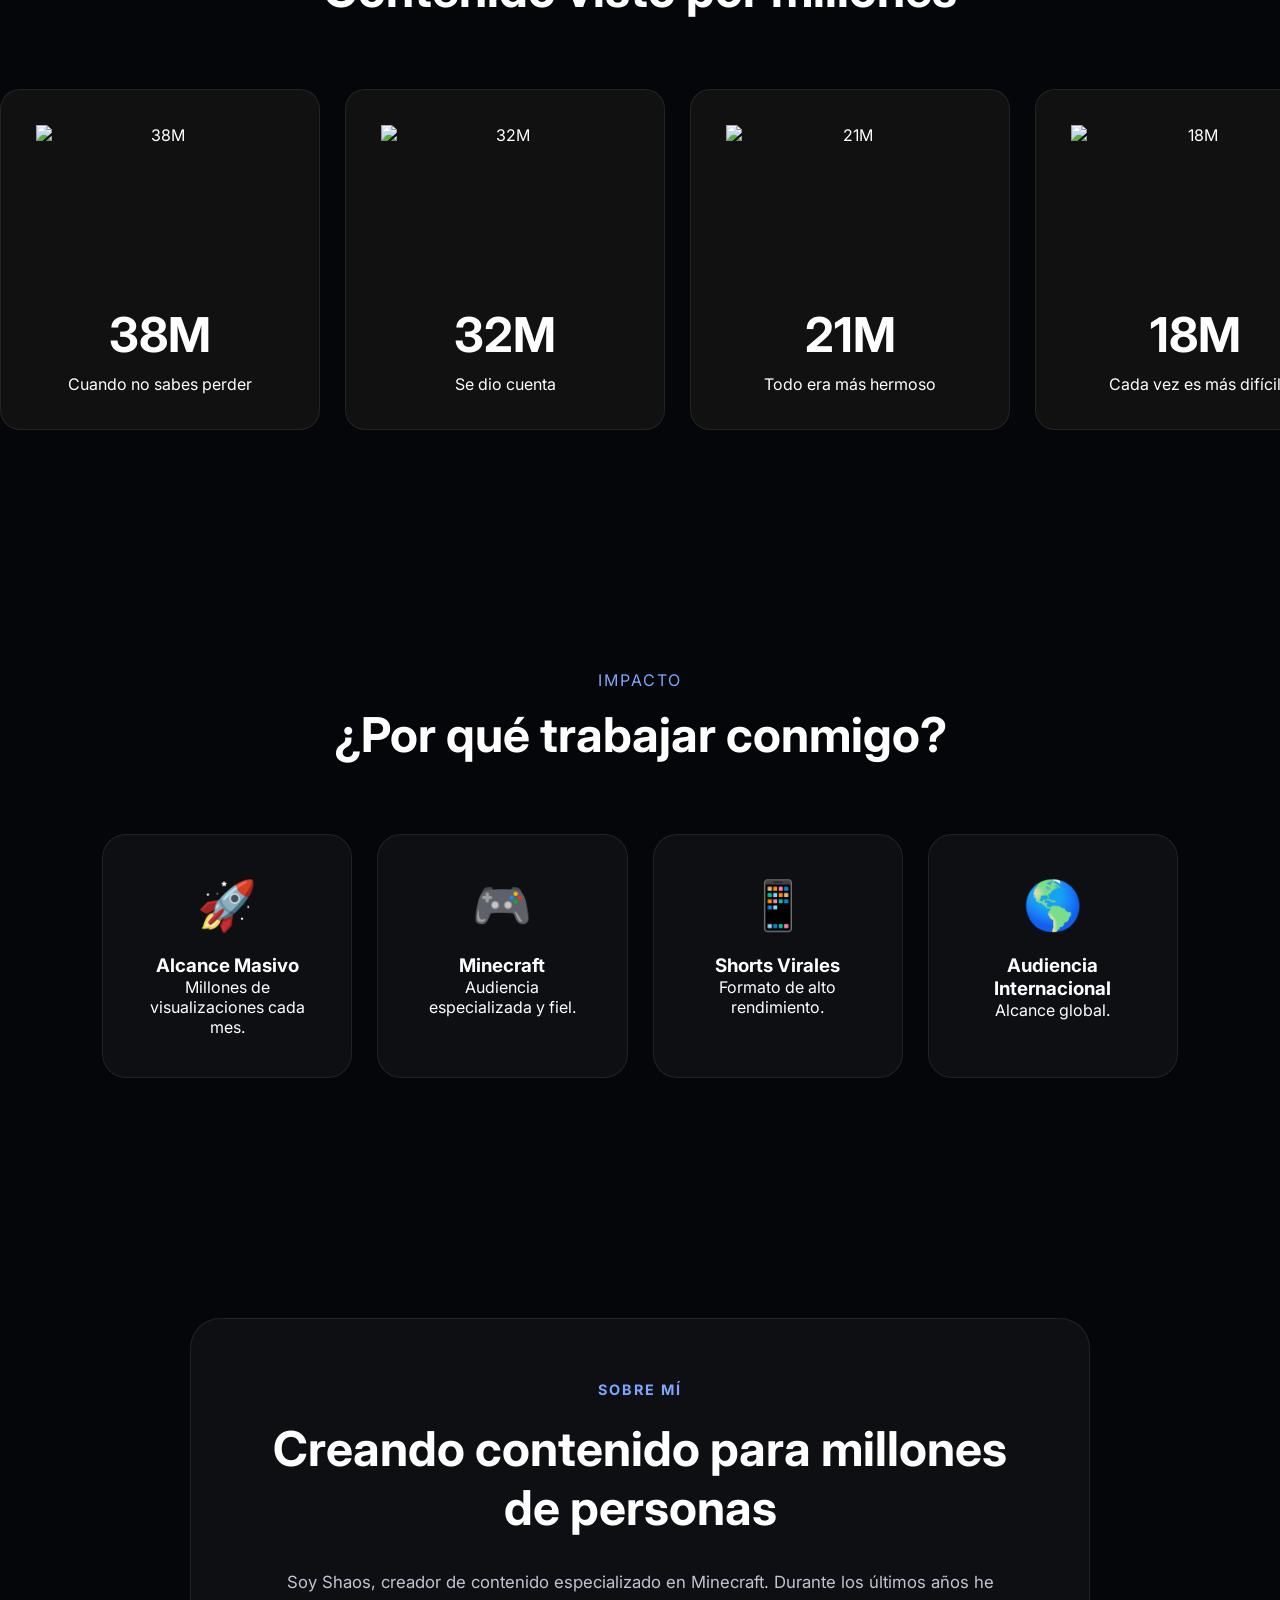
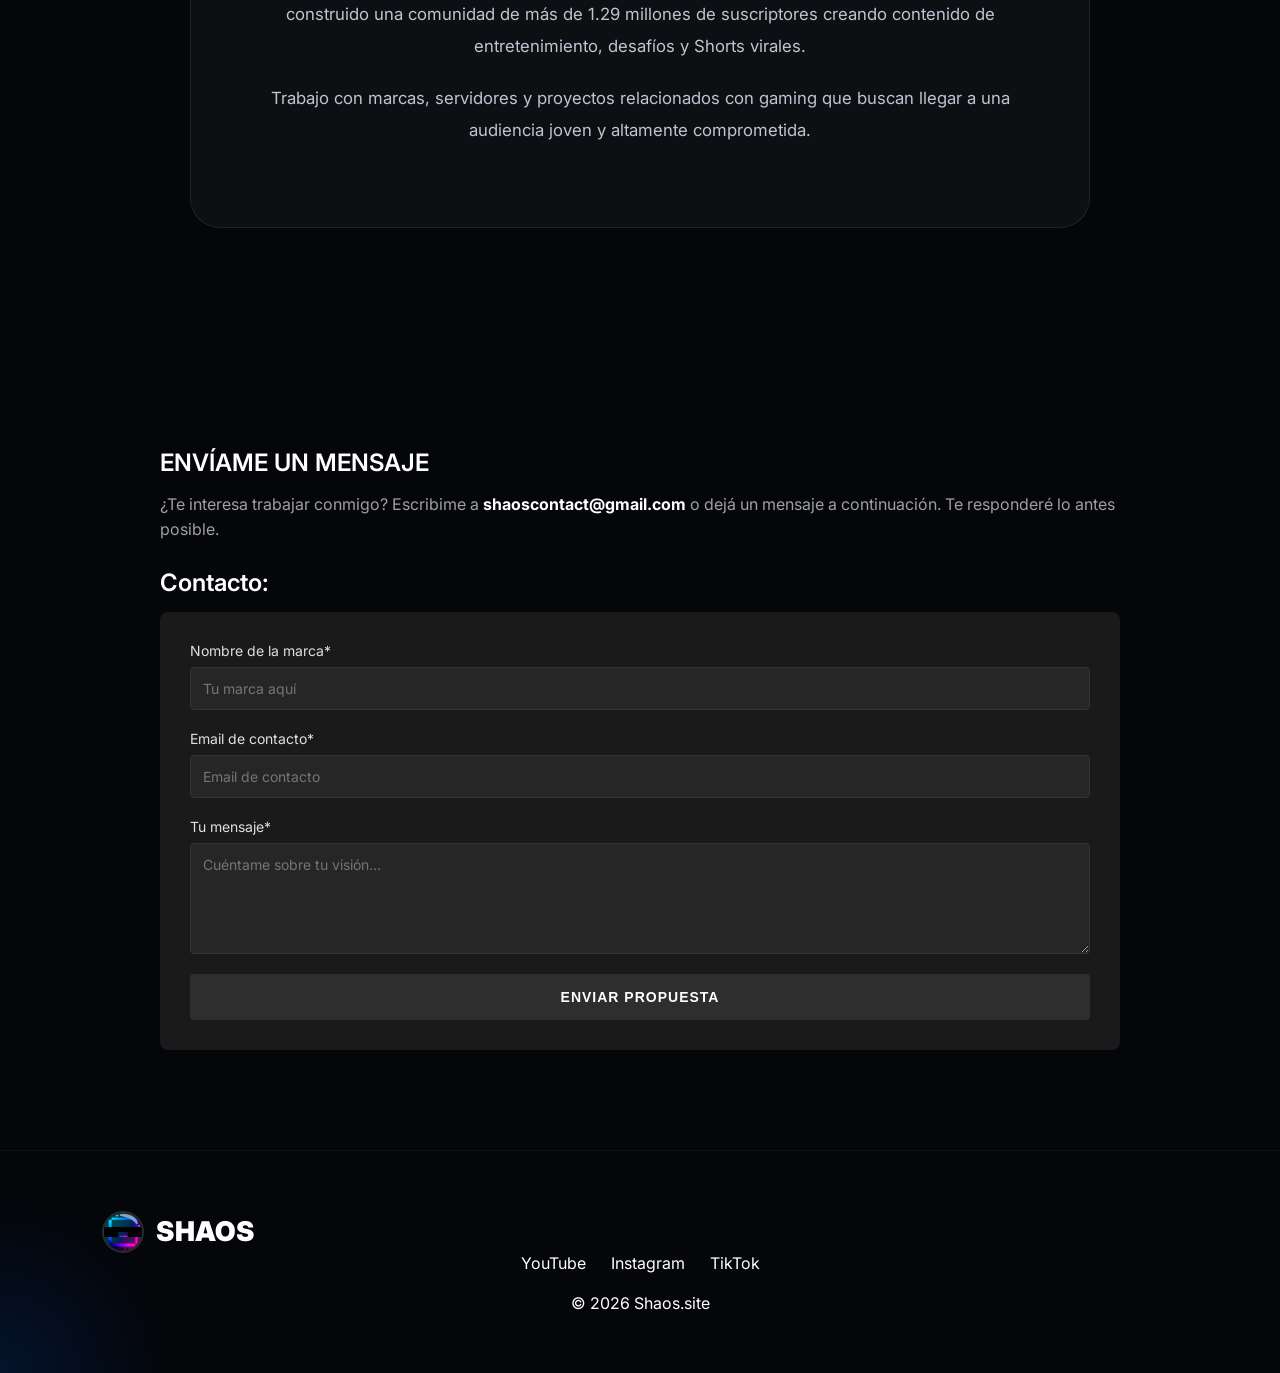
==== commit a040985d: "Update index.html" ====
--- a/index.html
+++ b/index.html
@@ -185,56 +185,83 @@
 
     <div class="section-title">
         <span>VIDEOS VIRALES</span>
-        <h2>Mis Shorts Más Vistos</h2>
+        <h2>Contenido visto por millones</h2>
     </div>
 
     <div class="viral-track">
 
         <a href="https://youtube.com/shorts/YnmJEBpt04c" target="_blank" class="viral-card">
-            <div class="viral-number">38M</div>
-            <div class="viral-title">Cuando no sabes perder</div>
+            <img src="assets/miniatura/viral38.jpg" alt="38M">
+            <div class="viral-overlay">
+                <h3>38M</h3>
+                <p>Cuando no sabes perder</p>
+            </div>
         </a>
 
         <a href="https://youtube.com/shorts/gHYsBYOtIoI" target="_blank" class="viral-card">
-            <div class="viral-number">32M</div>
-            <div class="viral-title">Se dio cuenta</div>
+            <img src="assets/miniatura/viral32.jpg" alt="32M">
+            <div class="viral-overlay">
+                <h3>32M</h3>
+                <p>Se dio cuenta</p>
+            </div>
         </a>
 
         <a href="https://youtube.com/shorts/Nro5iGY2tiY" target="_blank" class="viral-card">
-            <div class="viral-number">21M</div>
-            <div class="viral-title">Todo era más hermoso</div>
+            <img src="assets/miniatura/viral21.jpg" alt="21M">
+            <div class="viral-overlay">
+                <h3>21M</h3>
+                <p>Todo era más hermoso</p>
+            </div>
         </a>
 
         <a href="https://youtube.com/shorts/M671mGnR1WM" target="_blank" class="viral-card">
-            <div class="viral-number">18M</div>
-            <div class="viral-title">Cada vez es más difícil</div>
+            <img src="assets/miniatura/viral18.jpg" alt="18M">
+            <div class="viral-overlay">
+                <h3>18M</h3>
+                <p>Cada vez es más difícil</p>
+            </div>
         </a>
 
         <a href="https://youtube.com/shorts/6OI7lms_jU8" target="_blank" class="viral-card">
-            <div class="viral-number">16M</div>
-            <div class="viral-title">No salió bien</div>
+            <img src="assets/miniatura/viral16.jpg" alt="16M">
+            <div class="viral-overlay">
+                <h3>16M</h3>
+                <p>No salió bien</p>
+            </div>
         </a>
 
         <a href="https://youtube.com/shorts/KnD5jkjR4mU" target="_blank" class="viral-card">
-            <div class="viral-number">15.5M</div>
-            <div class="viral-title">Arruinó el Survival</div>
+            <img src="assets/miniatura/viral15.5.jpg" alt="15.5M">
+            <div class="viral-overlay">
+                <h3>15.5M</h3>
+                <p>Arruinó el Survival</p>
+            </div>
         </a>
 
         <a href="https://youtube.com/shorts/IMWuutMbQks" target="_blank" class="viral-card">
-            <div class="viral-number">15M</div>
-            <div class="viral-title">No vuelve al Nether</div>
-        </a>
-
-        <!-- Duplicados para scroll infinito -->
+            <img src="assets/miniatura/viral15.jpg" alt="15M">
+            <div class="viral-overlay">
+                <h3>15M</h3>
+                <p>No vuelve al Nether</p>
+            </div>
+        </a>
+
+        <!-- Duplicados para el scroll infinito -->
 
         <a href="https://youtube.com/shorts/YnmJEBpt04c" target="_blank" class="viral-card">
-            <div class="viral-number">38M</div>
-            <div class="viral-title">Cuando no sabes perder</div>
+            <img src="assets/miniatura/viral38.jpg" alt="38M">
+            <div class="viral-overlay">
+                <h3>38M</h3>
+                <p>Cuando no sabes perder</p>
+            </div>
         </a>
 
         <a href="https://youtube.com/shorts/gHYsBYOtIoI" target="_blank" class="viral-card">
-            <div class="viral-number">32M</div>
-            <div class="viral-title">Se dio cuenta</div>
+            <img src="assets/miniatura/viral32.jpg" alt="32M">
+            <div class="viral-overlay">
+                <h3>32M</h3>
+                <p>Se dio cuenta</p>
+            </div>
         </a>
 
     </div>
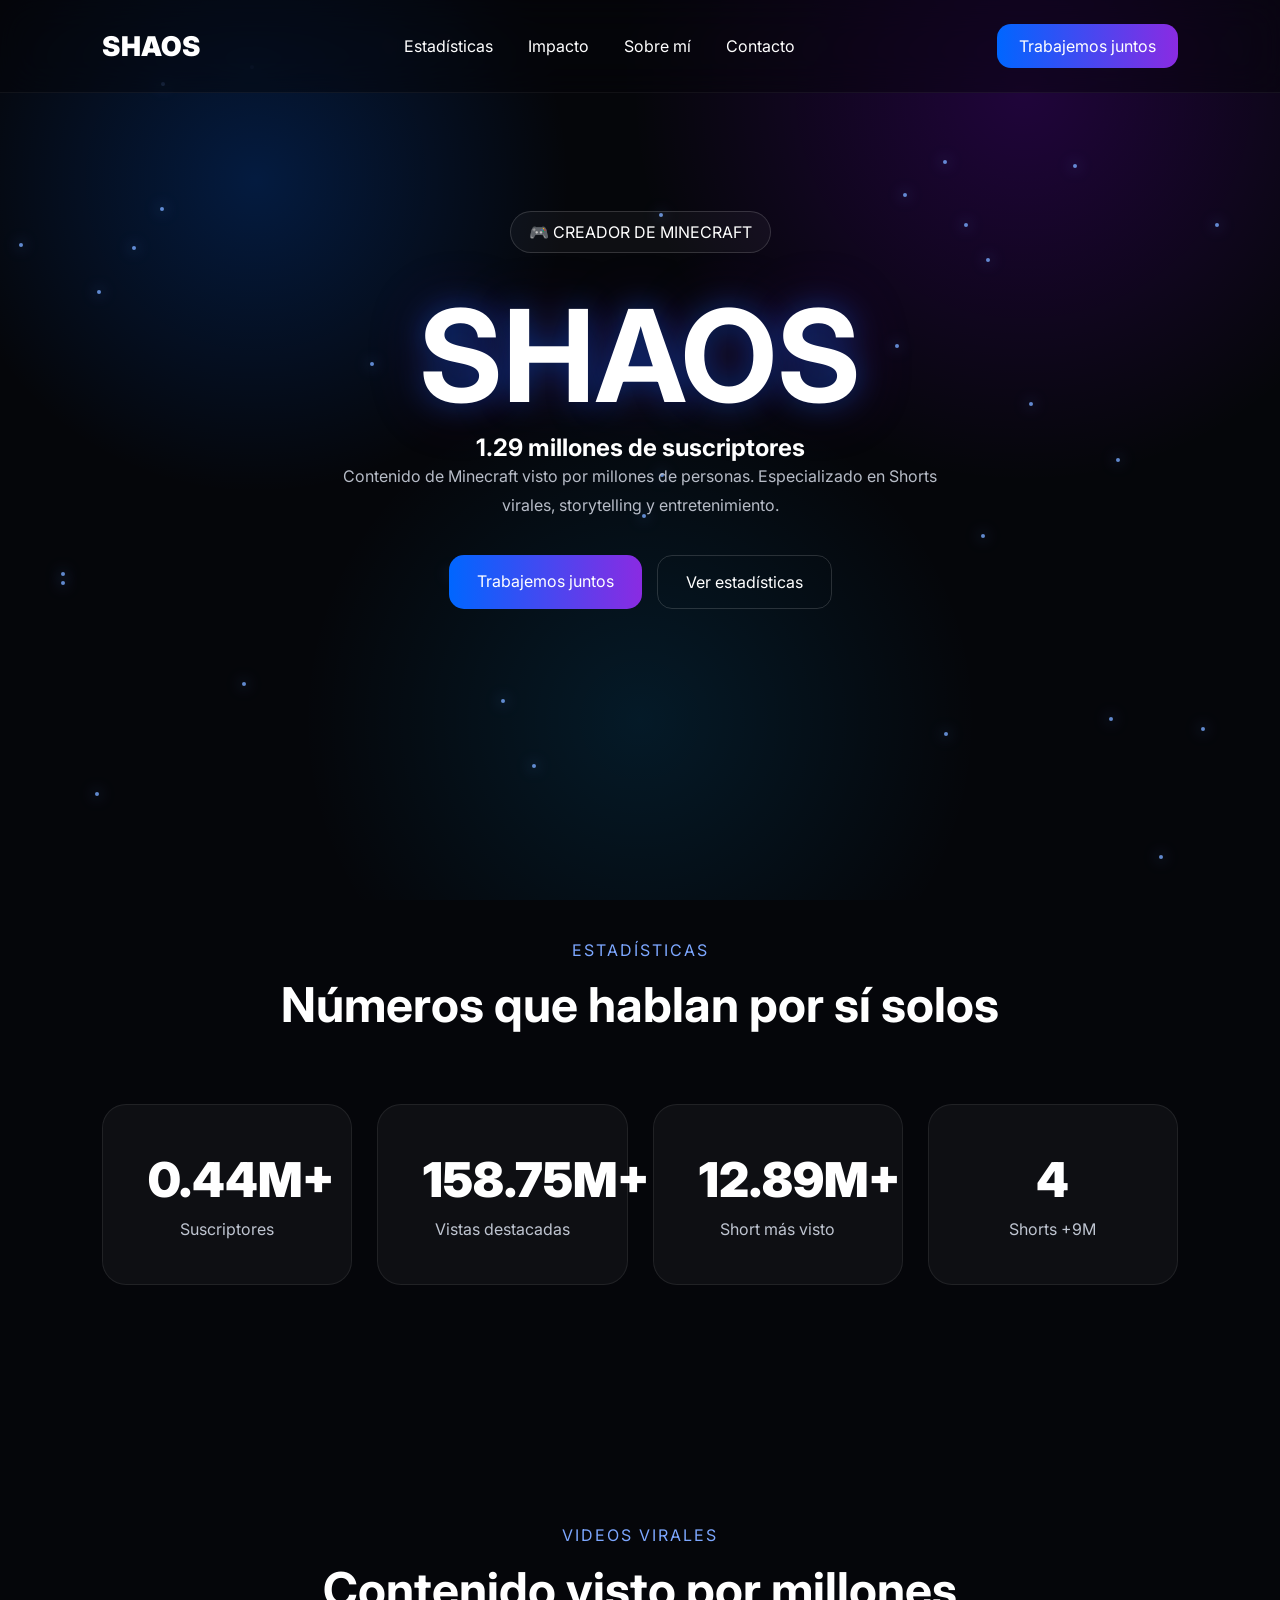
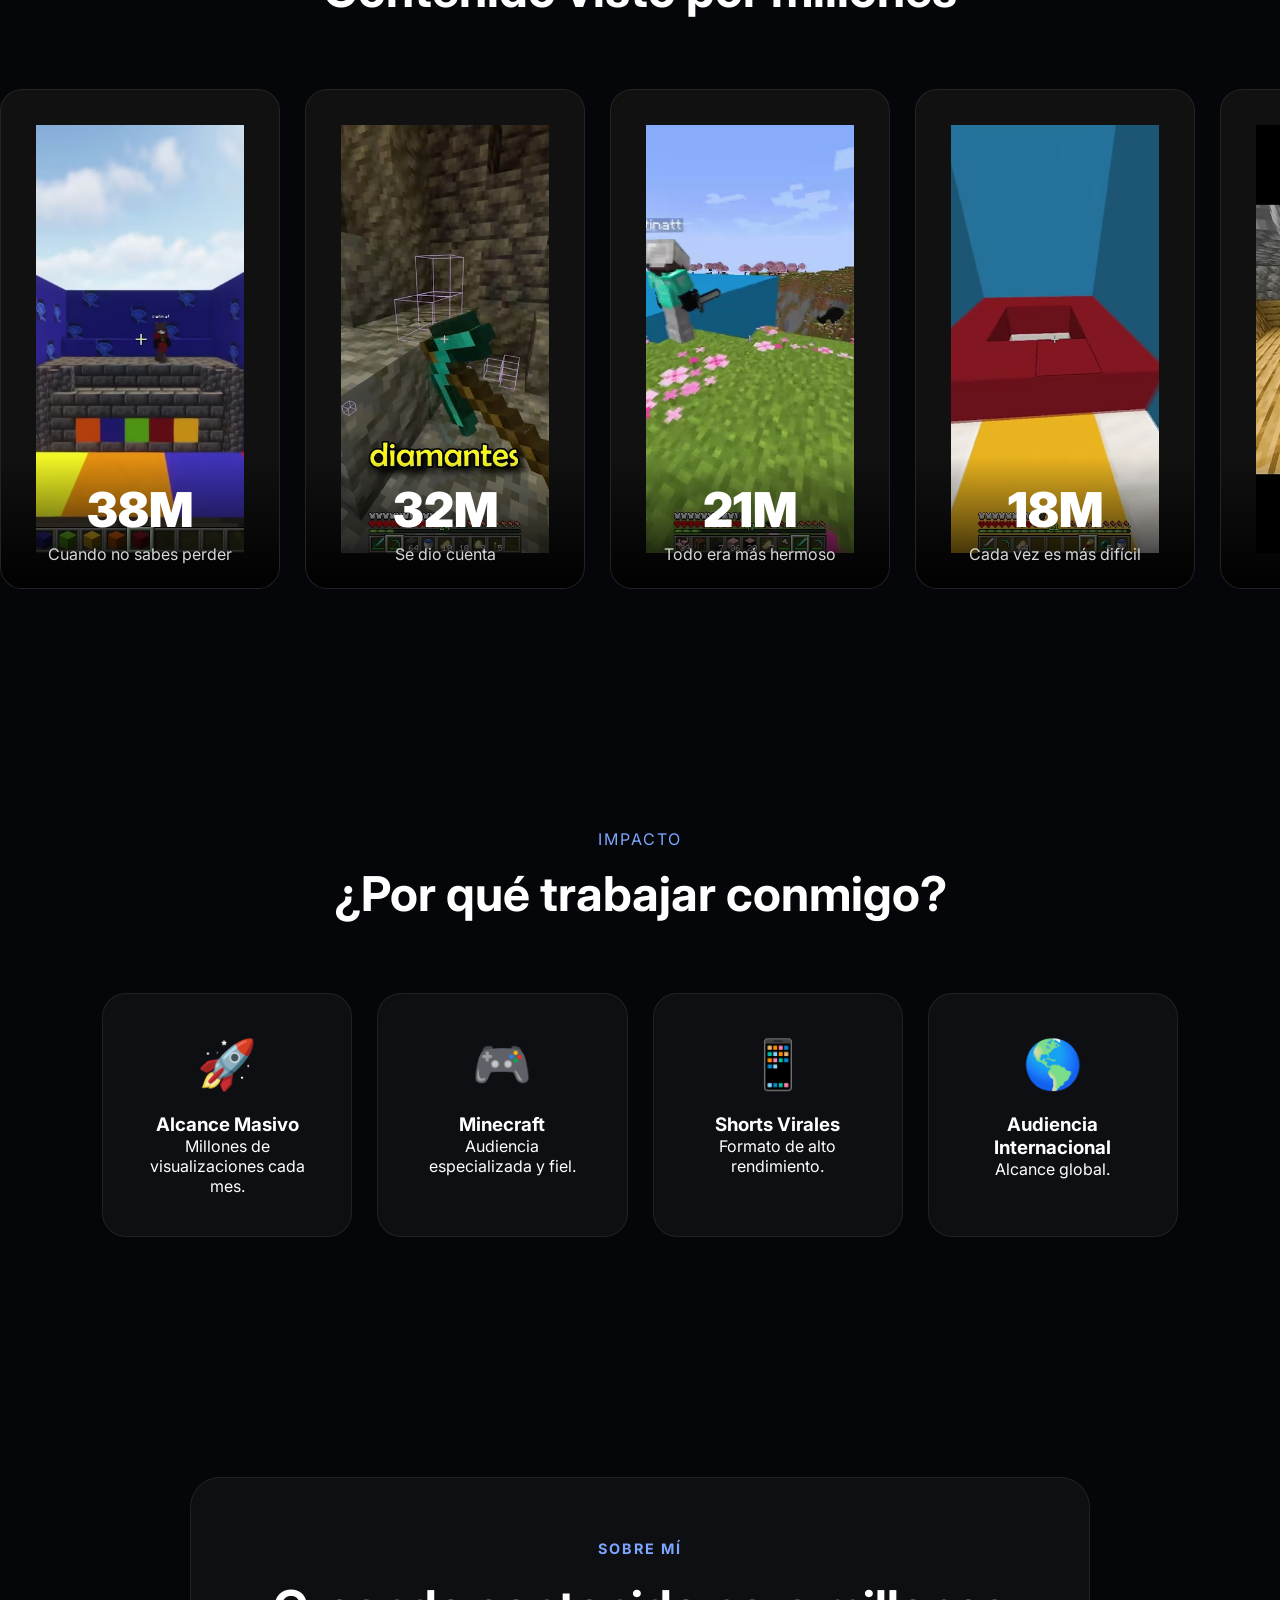
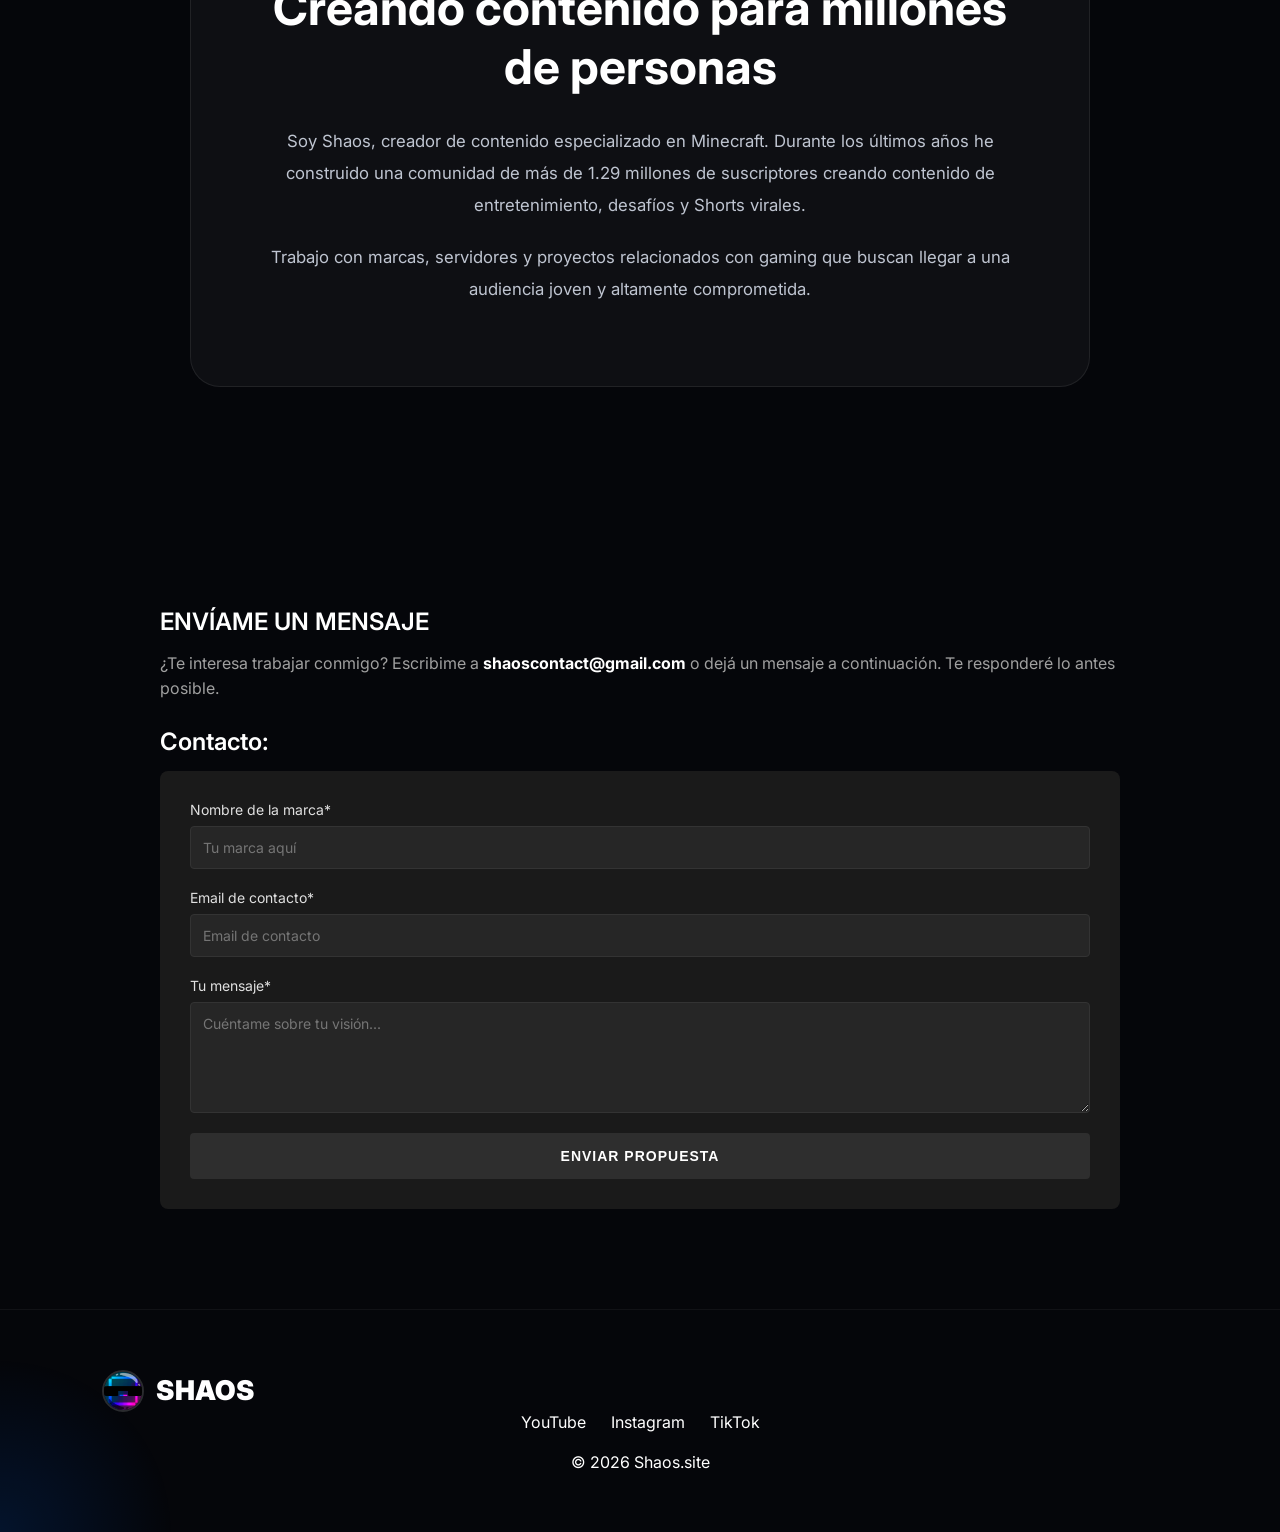
==== commit d0ed9026: "Update index.html" ====
--- a/index.html
+++ b/index.html
@@ -191,7 +191,7 @@
     <div class="viral-track">
 
         <a href="https://youtube.com/shorts/YnmJEBpt04c" target="_blank" class="viral-card">
-            <img src="assets/miniatura/viral38.jpg" alt="38M">
+            <img src="assets/miniaturas/viral38.jpg" alt="38M">
             <div class="viral-overlay">
                 <h3>38M</h3>
                 <p>Cuando no sabes perder</p>
@@ -199,7 +199,7 @@
         </a>
 
         <a href="https://youtube.com/shorts/gHYsBYOtIoI" target="_blank" class="viral-card">
-            <img src="assets/miniatura/viral32.jpg" alt="32M">
+            <img src="assets/miniaturas/viral32.jpg" alt="32M">
             <div class="viral-overlay">
                 <h3>32M</h3>
                 <p>Se dio cuenta</p>
@@ -207,7 +207,7 @@
         </a>
 
         <a href="https://youtube.com/shorts/Nro5iGY2tiY" target="_blank" class="viral-card">
-            <img src="assets/miniatura/viral21.jpg" alt="21M">
+            <img src="assets/miniaturas/viral21.jpg" alt="21M">
             <div class="viral-overlay">
                 <h3>21M</h3>
                 <p>Todo era más hermoso</p>
@@ -215,7 +215,7 @@
         </a>
 
         <a href="https://youtube.com/shorts/M671mGnR1WM" target="_blank" class="viral-card">
-            <img src="assets/miniatura/viral18.jpg" alt="18M">
+            <img src="assets/miniaturas/viral18.jpg" alt="18M">
             <div class="viral-overlay">
                 <h3>18M</h3>
                 <p>Cada vez es más difícil</p>
@@ -223,7 +223,7 @@
         </a>
 
         <a href="https://youtube.com/shorts/6OI7lms_jU8" target="_blank" class="viral-card">
-            <img src="assets/miniatura/viral16.jpg" alt="16M">
+            <img src="assets/miniaturas/viral16.jpg" alt="16M">
             <div class="viral-overlay">
                 <h3>16M</h3>
                 <p>No salió bien</p>
@@ -231,7 +231,7 @@
         </a>
 
         <a href="https://youtube.com/shorts/KnD5jkjR4mU" target="_blank" class="viral-card">
-            <img src="assets/miniatura/viral15.5.jpg" alt="15.5M">
+            <img src="assets/miniaturas/viral15.5.jpg" alt="15.5M">
             <div class="viral-overlay">
                 <h3>15.5M</h3>
                 <p>Arruinó el Survival</p>
@@ -239,7 +239,7 @@
         </a>
 
         <a href="https://youtube.com/shorts/IMWuutMbQks" target="_blank" class="viral-card">
-            <img src="assets/miniatura/viral15.jpg" alt="15M">
+            <img src="assets/miniaturas/viral15.jpg" alt="15M">
             <div class="viral-overlay">
                 <h3>15M</h3>
                 <p>No vuelve al Nether</p>
@@ -249,7 +249,7 @@
         <!-- Duplicados para el scroll infinito -->
 
         <a href="https://youtube.com/shorts/YnmJEBpt04c" target="_blank" class="viral-card">
-            <img src="assets/miniatura/viral38.jpg" alt="38M">
+            <img src="assets/miniaturas/viral38.jpg" alt="38M">
             <div class="viral-overlay">
                 <h3>38M</h3>
                 <p>Cuando no sabes perder</p>
@@ -257,7 +257,7 @@
         </a>
 
         <a href="https://youtube.com/shorts/gHYsBYOtIoI" target="_blank" class="viral-card">
-            <img src="assets/miniatura/viral32.jpg" alt="32M">
+            <img src="assets/miniaturas/viral32.jpg" alt="32M">
             <div class="viral-overlay">
                 <h3>32M</h3>
                 <p>Se dio cuenta</p>
--- a/style.css
+++ b/style.css
@@ -1047,4 +1047,104 @@
     font-size:2rem;
 }
 
-
+.viral-section{
+    padding:120px 0;
+    overflow:hidden;
+}
+
+.viral-track{
+
+    display:flex;
+    gap:25px;
+
+    width:max-content;
+
+    animation:scrollVideos 40s linear infinite;
+}
+
+.viral-track:hover{
+    animation-play-state:paused;
+}
+
+.viral-card{
+
+    position:relative;
+
+    width:280px;
+    height:500px;
+
+    flex-shrink:0;
+
+    overflow:hidden;
+
+    border-radius:22px;
+
+    text-decoration:none;
+
+    transition:.35s;
+}
+
+.viral-card img{
+
+    width:100%;
+    height:100%;
+
+    object-fit:cover;
+
+    display:block;
+}
+
+.viral-overlay{
+
+    position:absolute;
+
+    left:0;
+    right:0;
+    bottom:0;
+
+    padding:24px;
+
+    background:
+    linear-gradient(
+        transparent,
+        rgba(0,0,0,.95)
+    );
+}
+
+.viral-overlay h3{
+
+    font-size:3rem;
+    font-weight:900;
+
+    margin-bottom:5px;
+}
+
+.viral-overlay p{
+
+    color:#d8d8d8;
+
+    font-size:1rem;
+}
+
+.viral-card:hover{
+
+    transform:
+    translateY(-10px)
+    scale(1.05);
+
+    box-shadow:
+    0 0 50px rgba(0,102,255,.25);
+}
+
+@keyframes scrollVideos{
+
+    from{
+        transform:translateX(0);
+    }
+
+    to{
+        transform:translateX(-50%);
+    }
+}
+
+
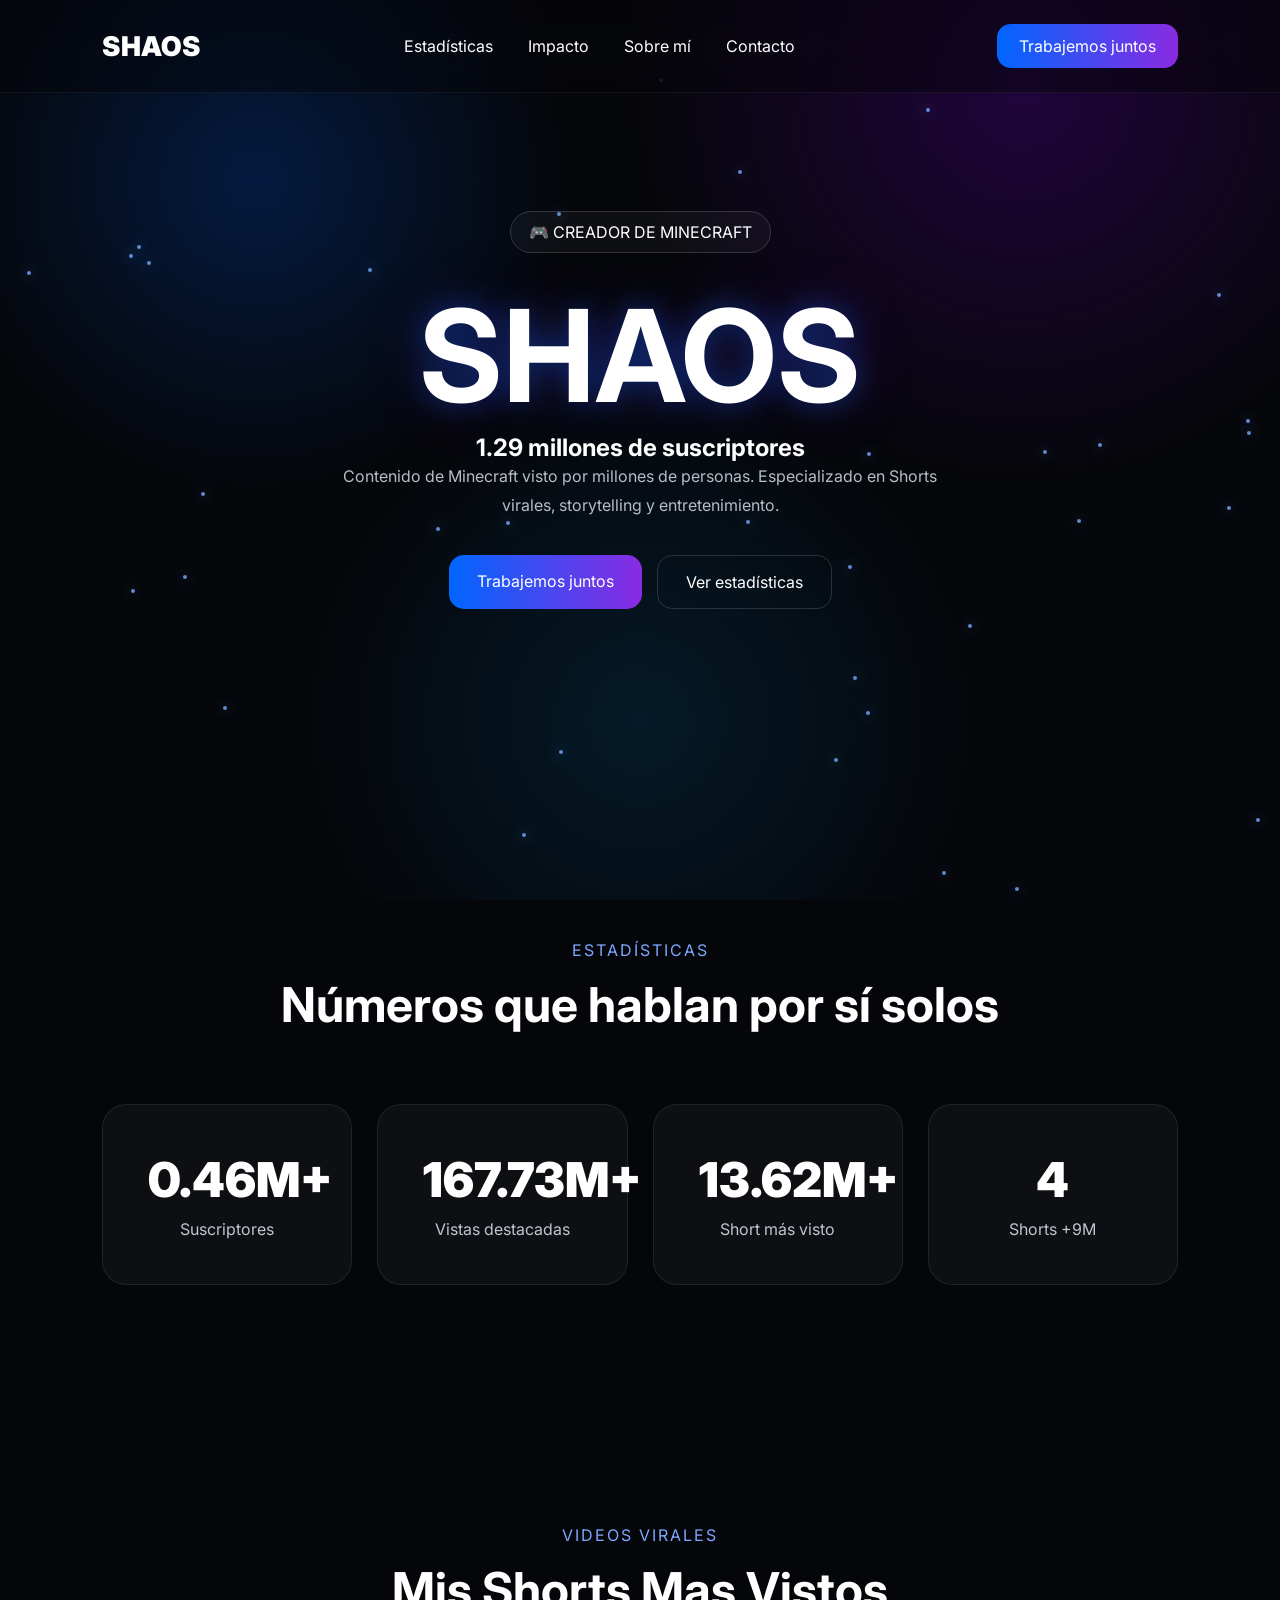
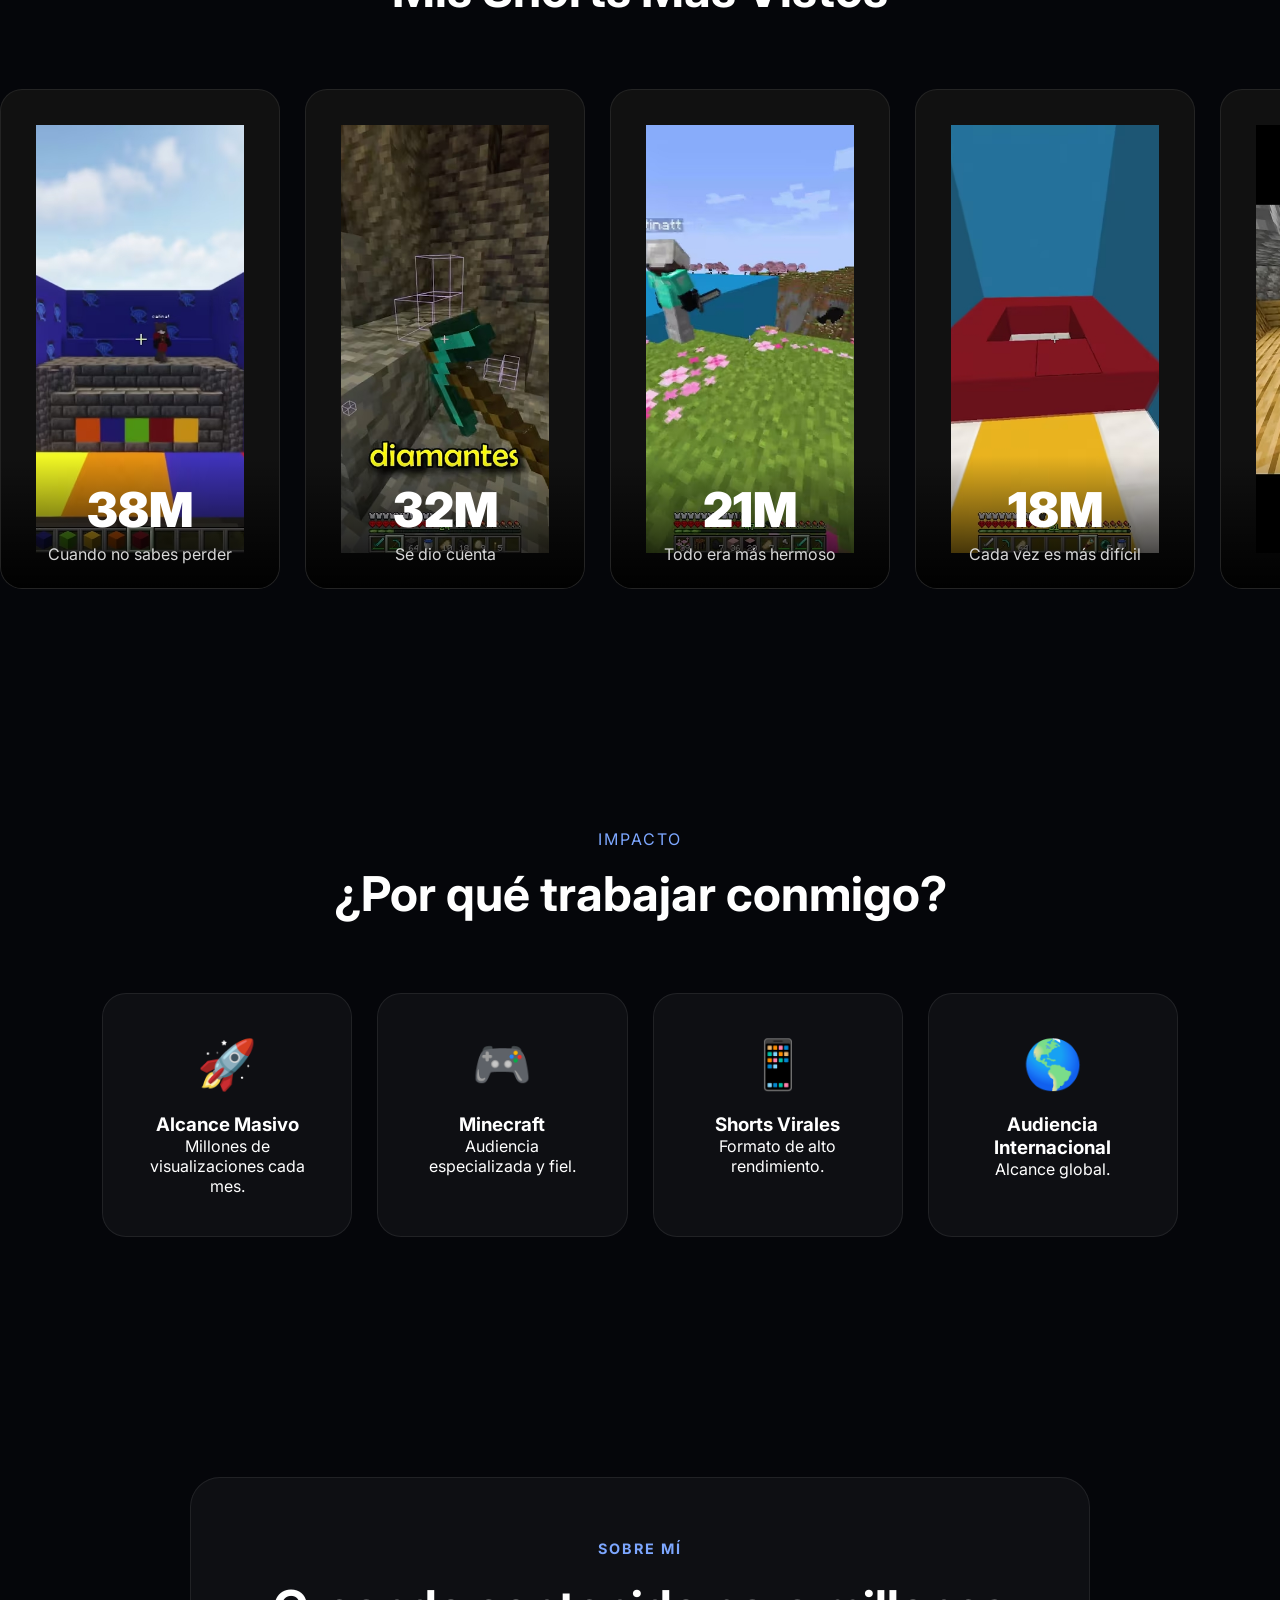
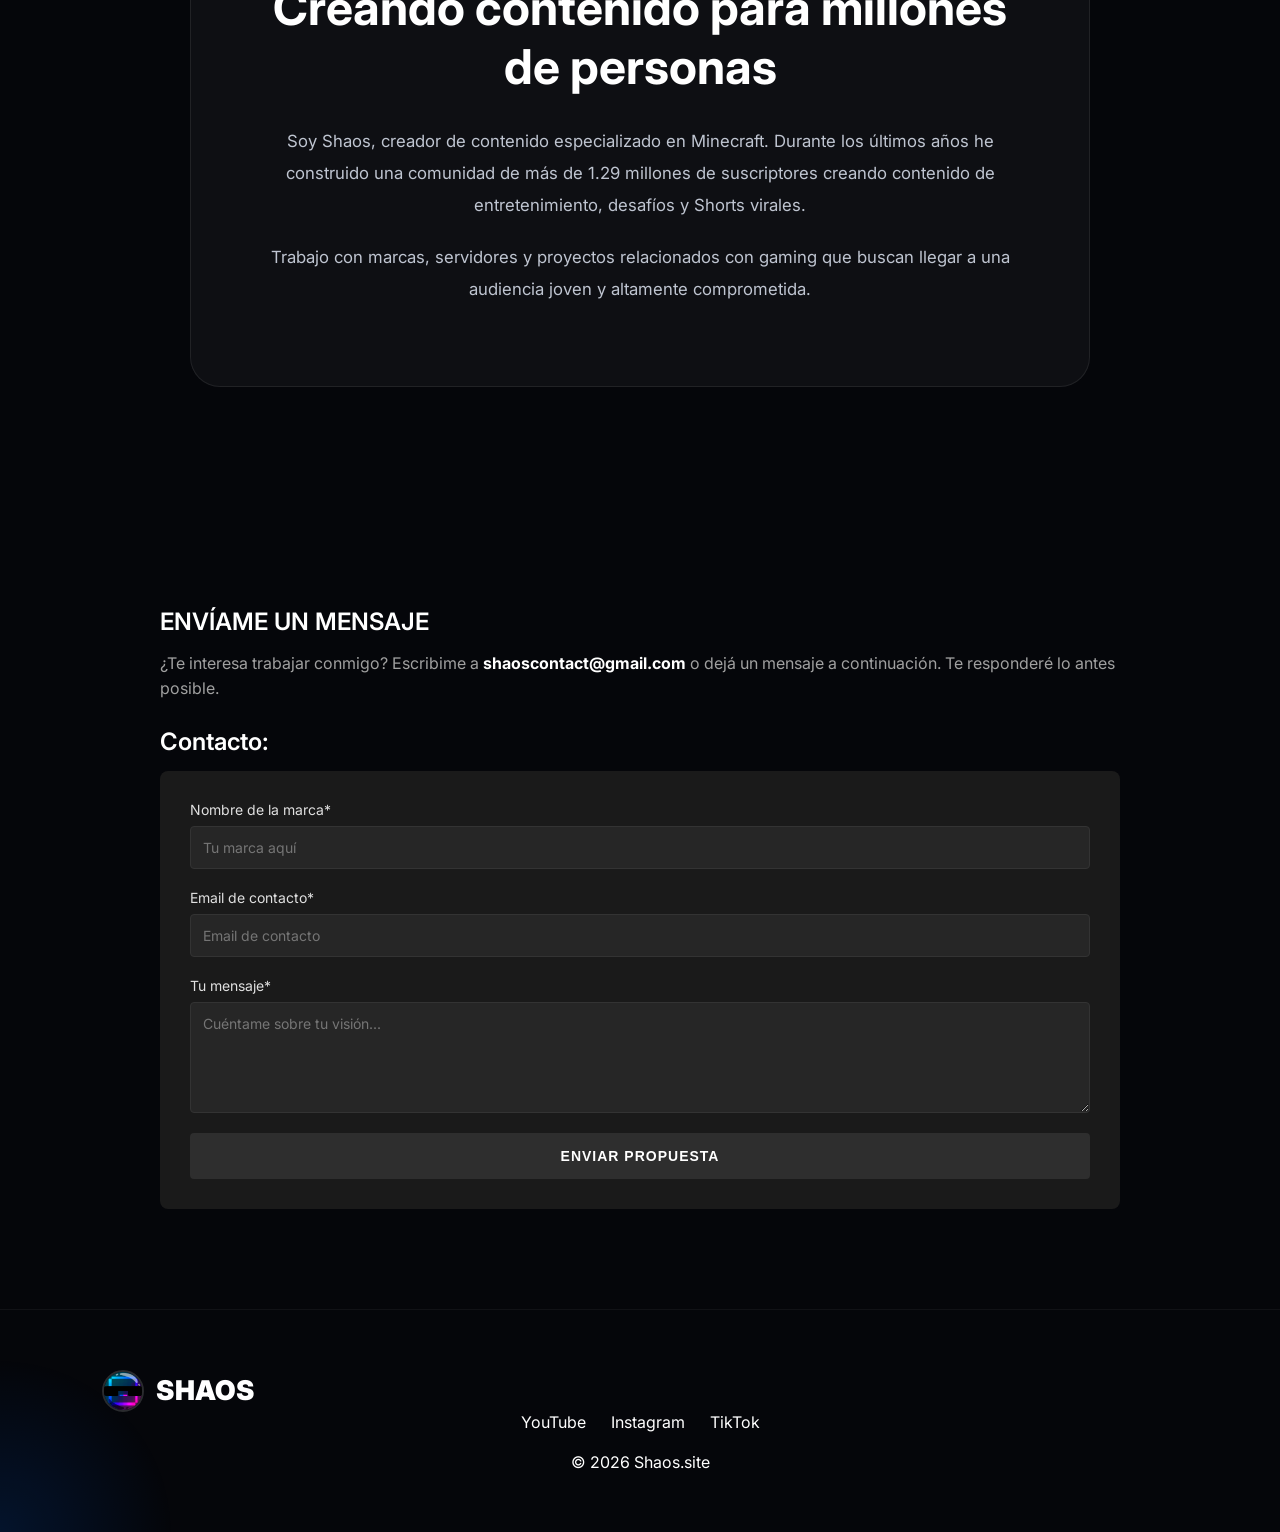
==== commit 98ba6332: "Update index.html" ====
--- a/index.html
+++ b/index.html
@@ -185,7 +185,7 @@
 
     <div class="section-title">
         <span>VIDEOS VIRALES</span>
-        <h2>Contenido visto por millones</h2>
+        <h2>Mis Shorts Mas Vistos</h2>
     </div>
 
     <div class="viral-track">
@@ -231,7 +231,7 @@
         </a>
 
         <a href="https://youtube.com/shorts/KnD5jkjR4mU" target="_blank" class="viral-card">
-            <img src="assets/miniaturas/viral15.5.jpg" alt="15.5M">
+            <img src="assets/miniaturas/viral15.jpg" alt="15.5M">
             <div class="viral-overlay">
                 <h3>15.5M</h3>
                 <p>Arruinó el Survival</p>
@@ -239,7 +239,7 @@
         </a>
 
         <a href="https://youtube.com/shorts/IMWuutMbQks" target="_blank" class="viral-card">
-            <img src="assets/miniaturas/viral15.jpg" alt="15M">
+            <img src="assets/miniaturas/viral15.5.jpg" alt="15M">
             <div class="viral-overlay">
                 <h3>15M</h3>
                 <p>No vuelve al Nether</p>
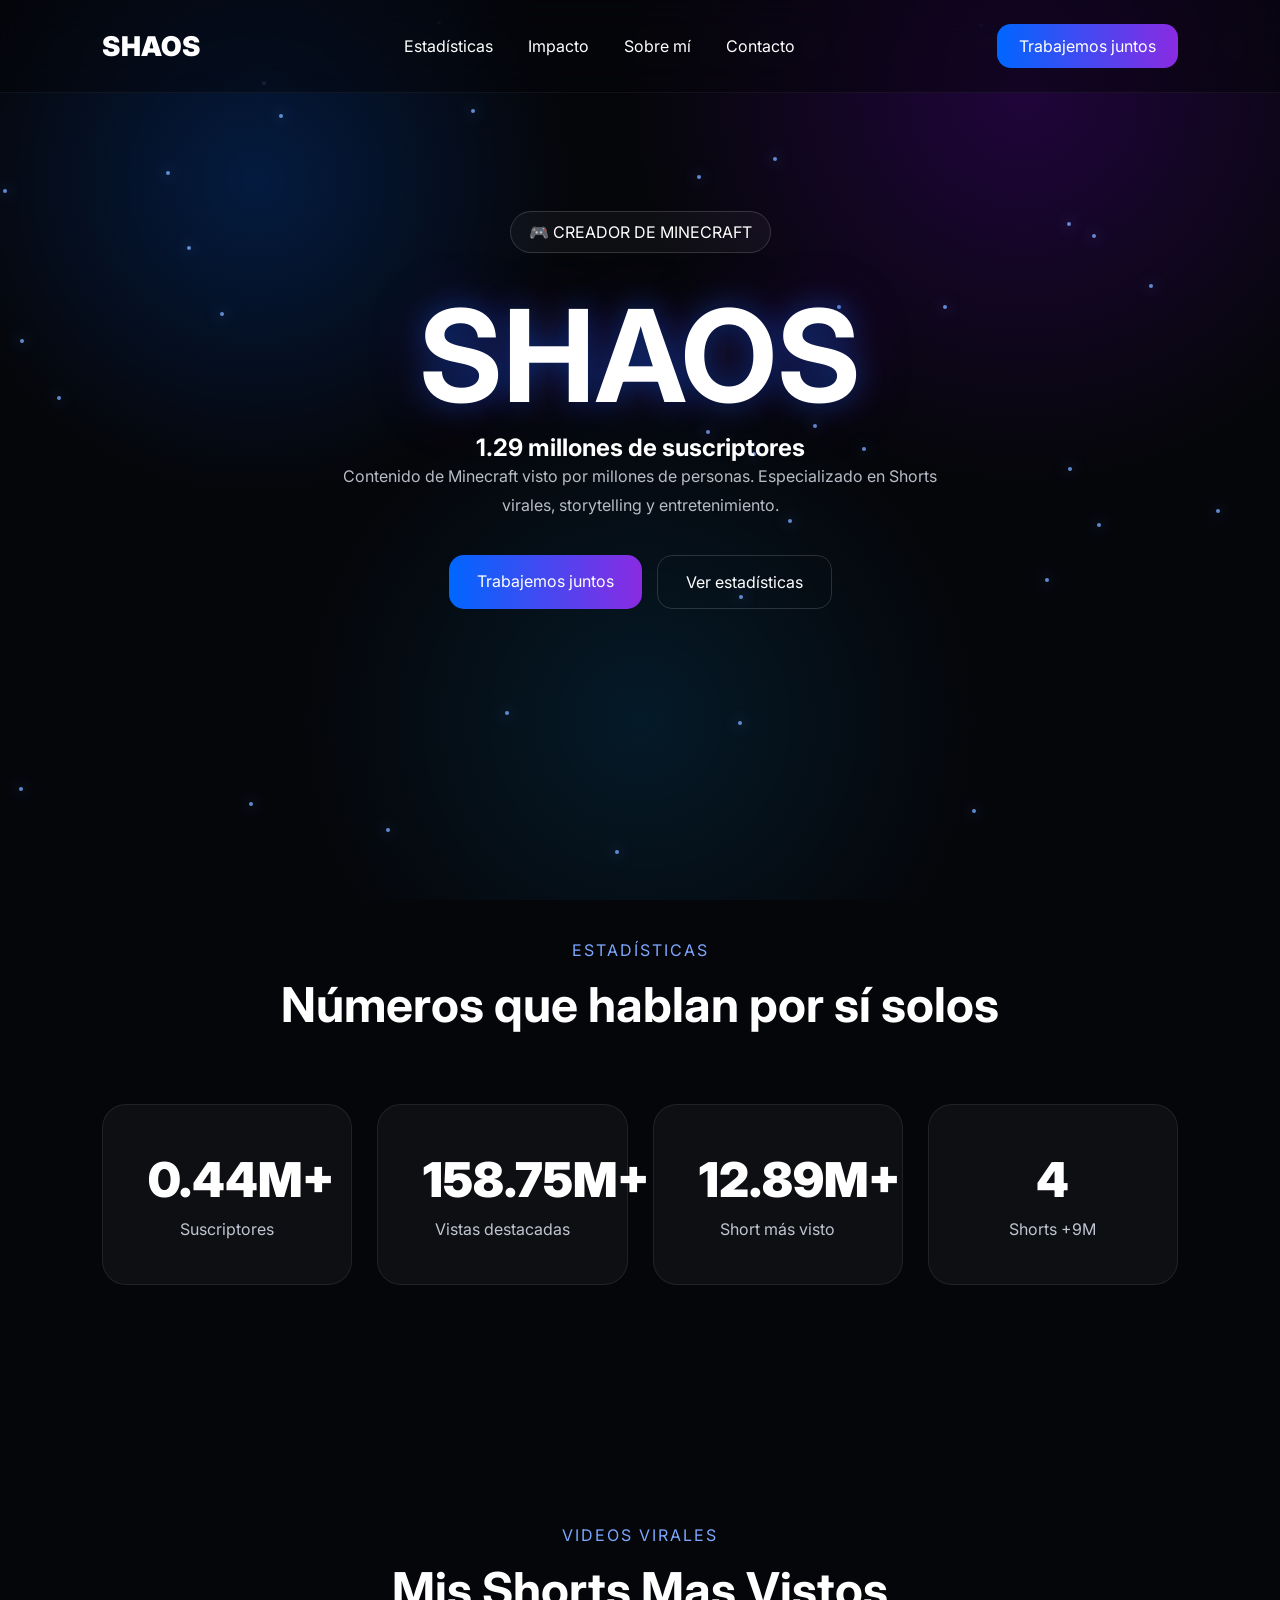
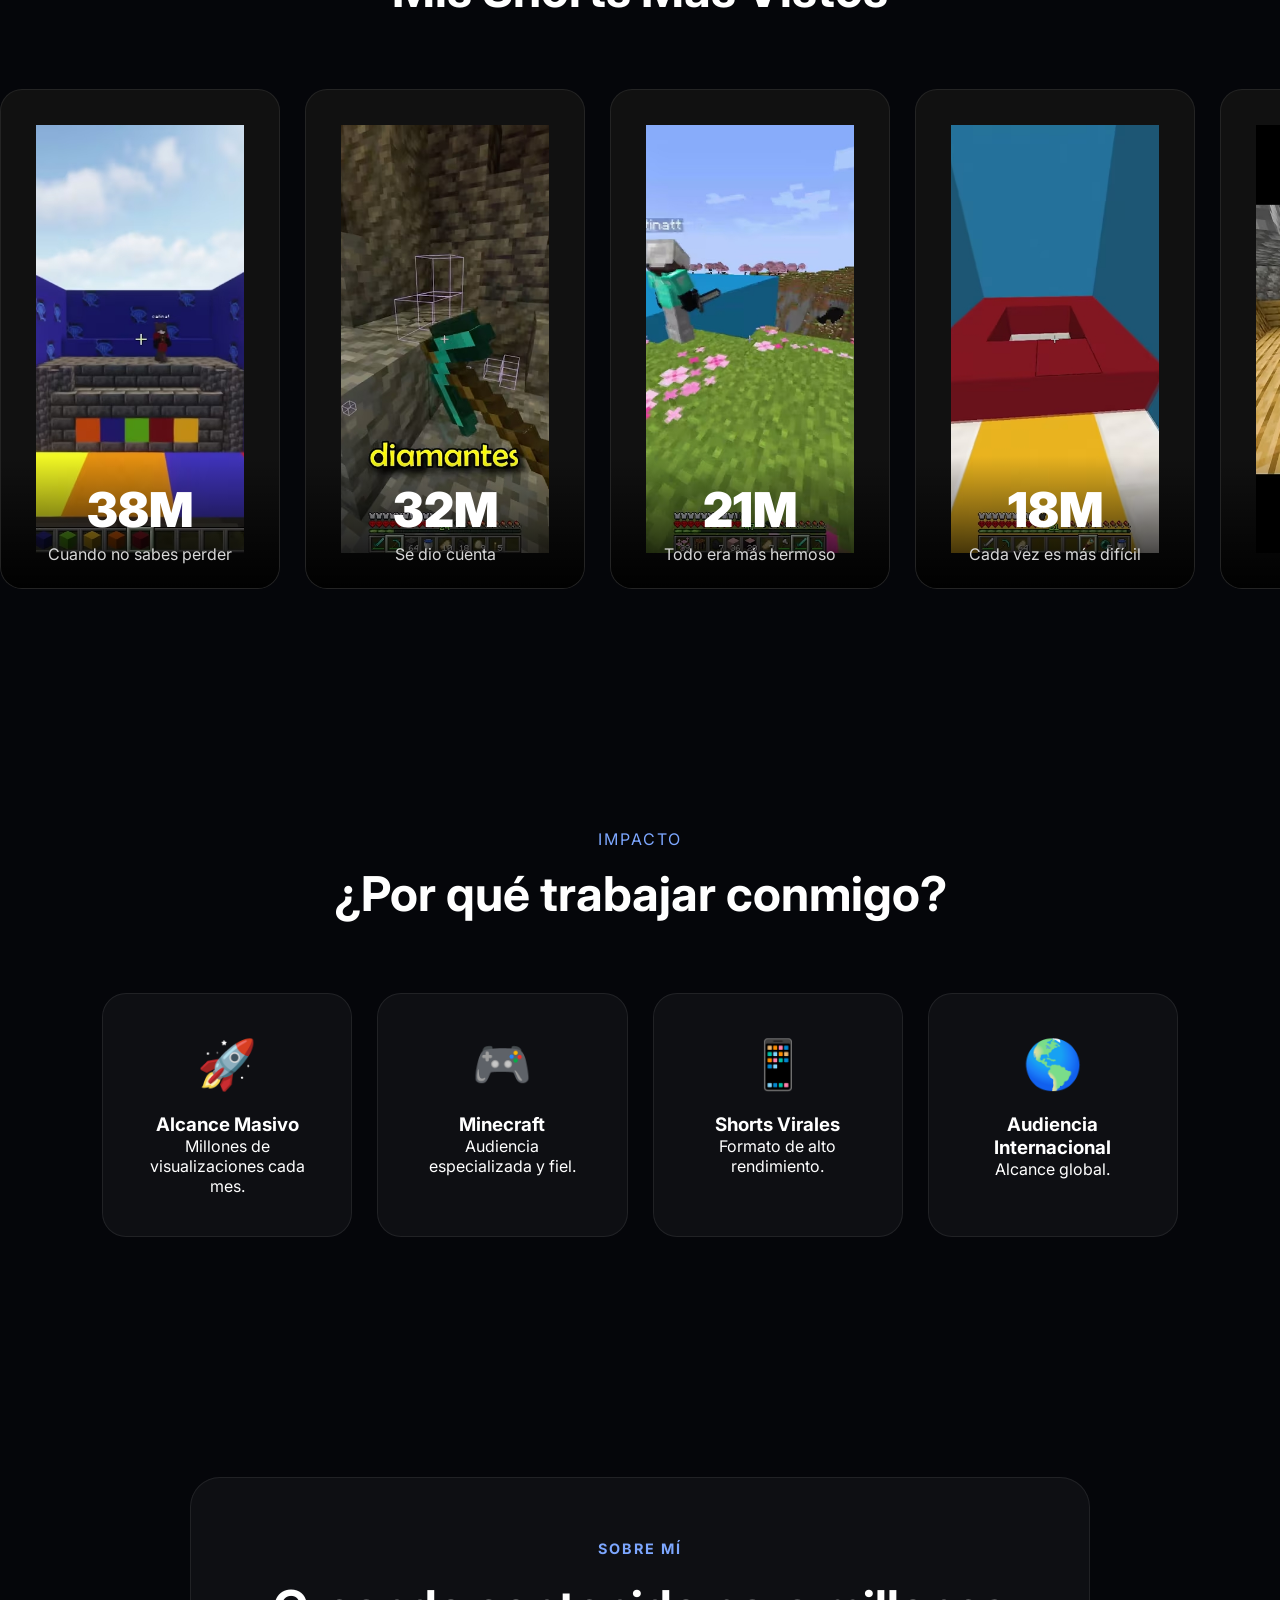
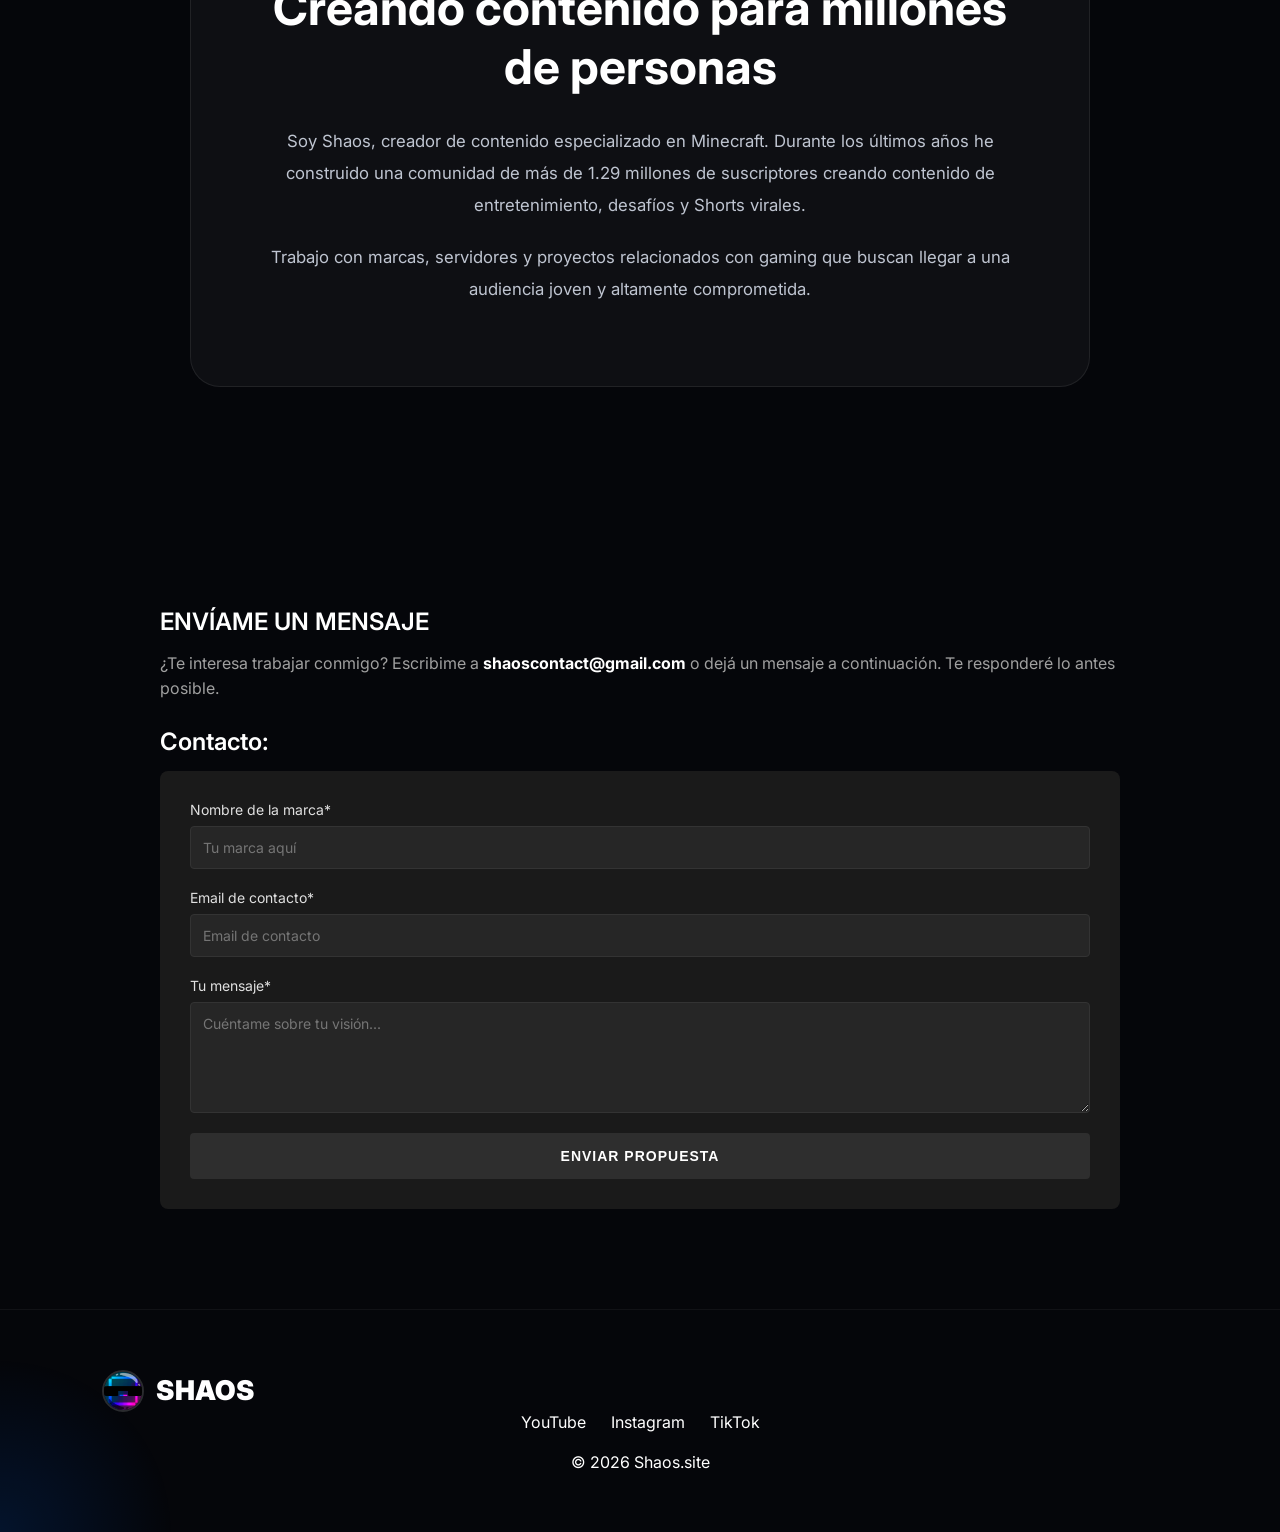
==== commit 2a7d9431: "Update index.html" ====
--- a/index.html
+++ b/index.html
@@ -27,6 +27,16 @@
 
 <link href="https://fonts.googleapis.com/css2?family=Inter:wght@300;400;500;600;700;800;900&display=swap"
       rel="stylesheet">
+
+      <!-- Google tag (gtag.js) -->
+<script async src="https://www.googletagmanager.com/gtag/js?id=G-Z5P54LYRYN"></script>
+<script>
+  window.dataLayer = window.dataLayer || [];
+  function gtag(){dataLayer.push(arguments);}
+  gtag('js', new Date());
+
+  gtag('config', 'G-Z5P54LYRYN');
+</script>
     
 </head>
 
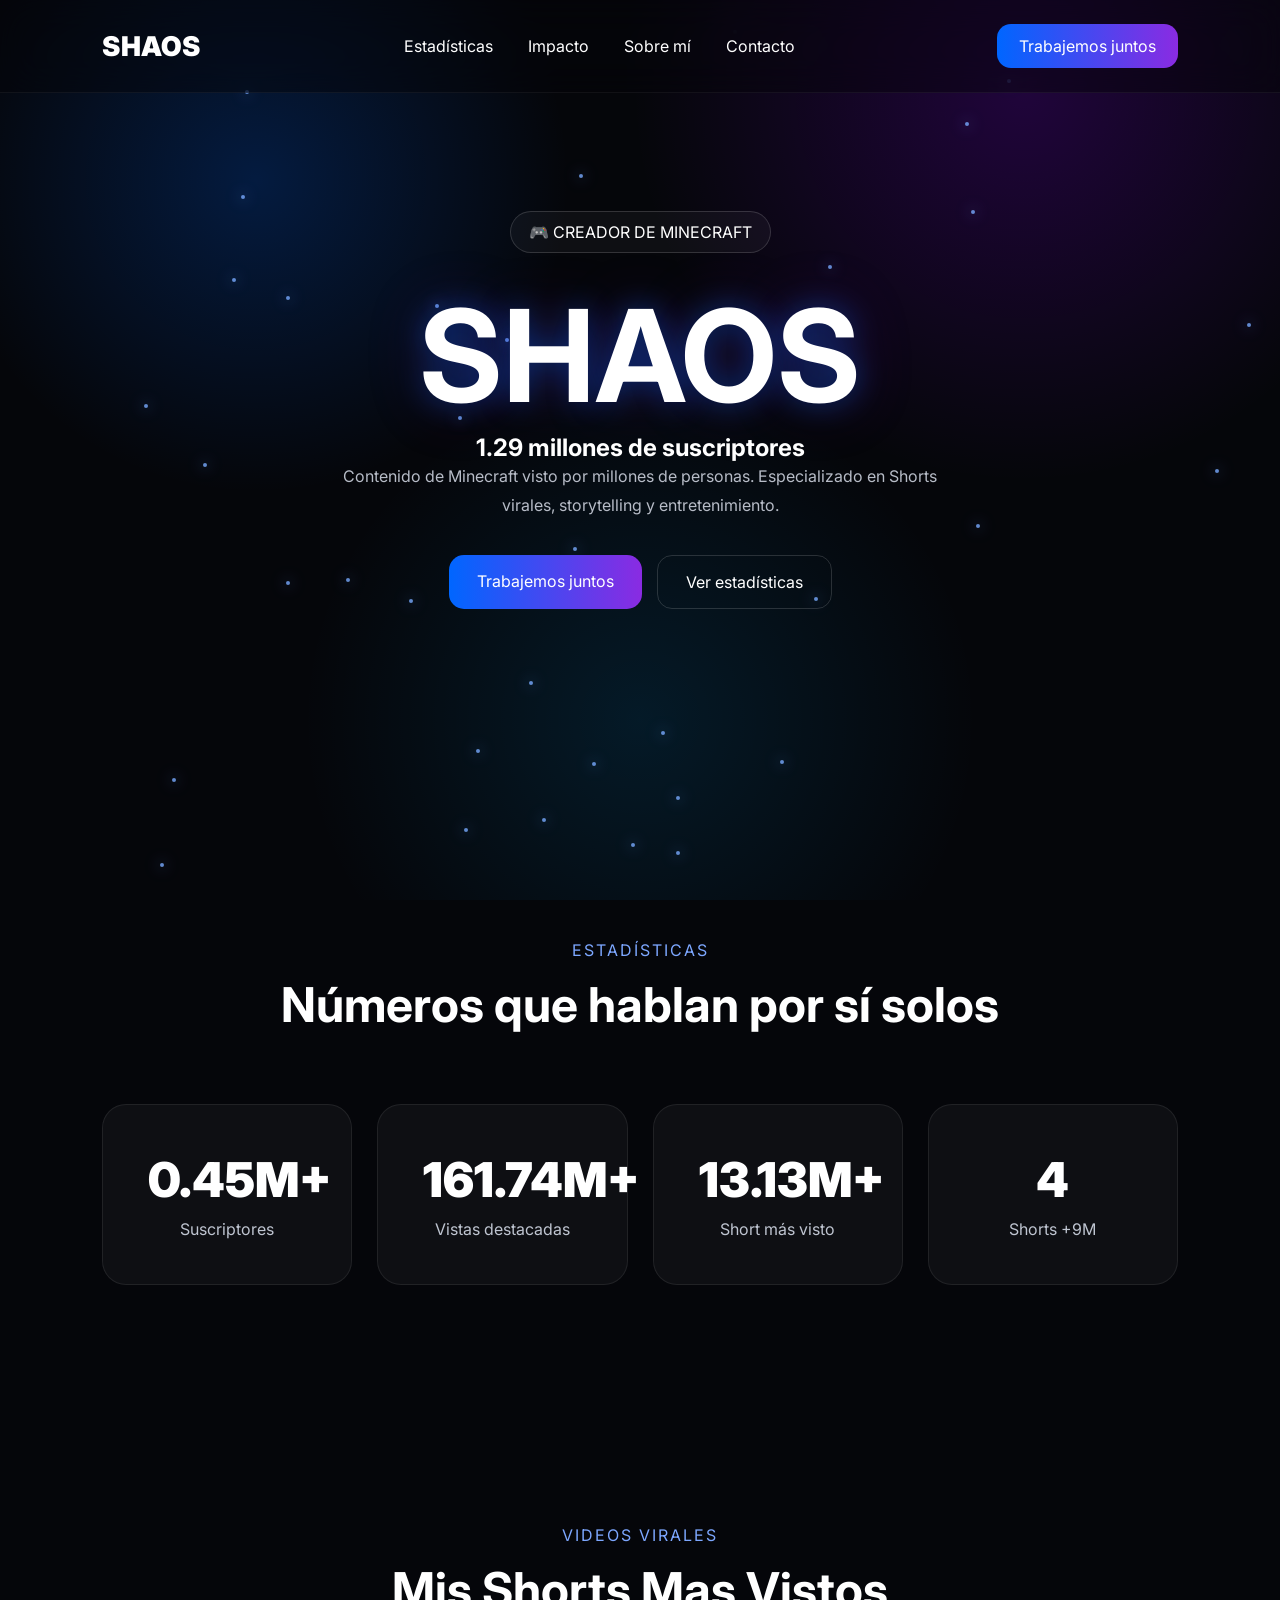
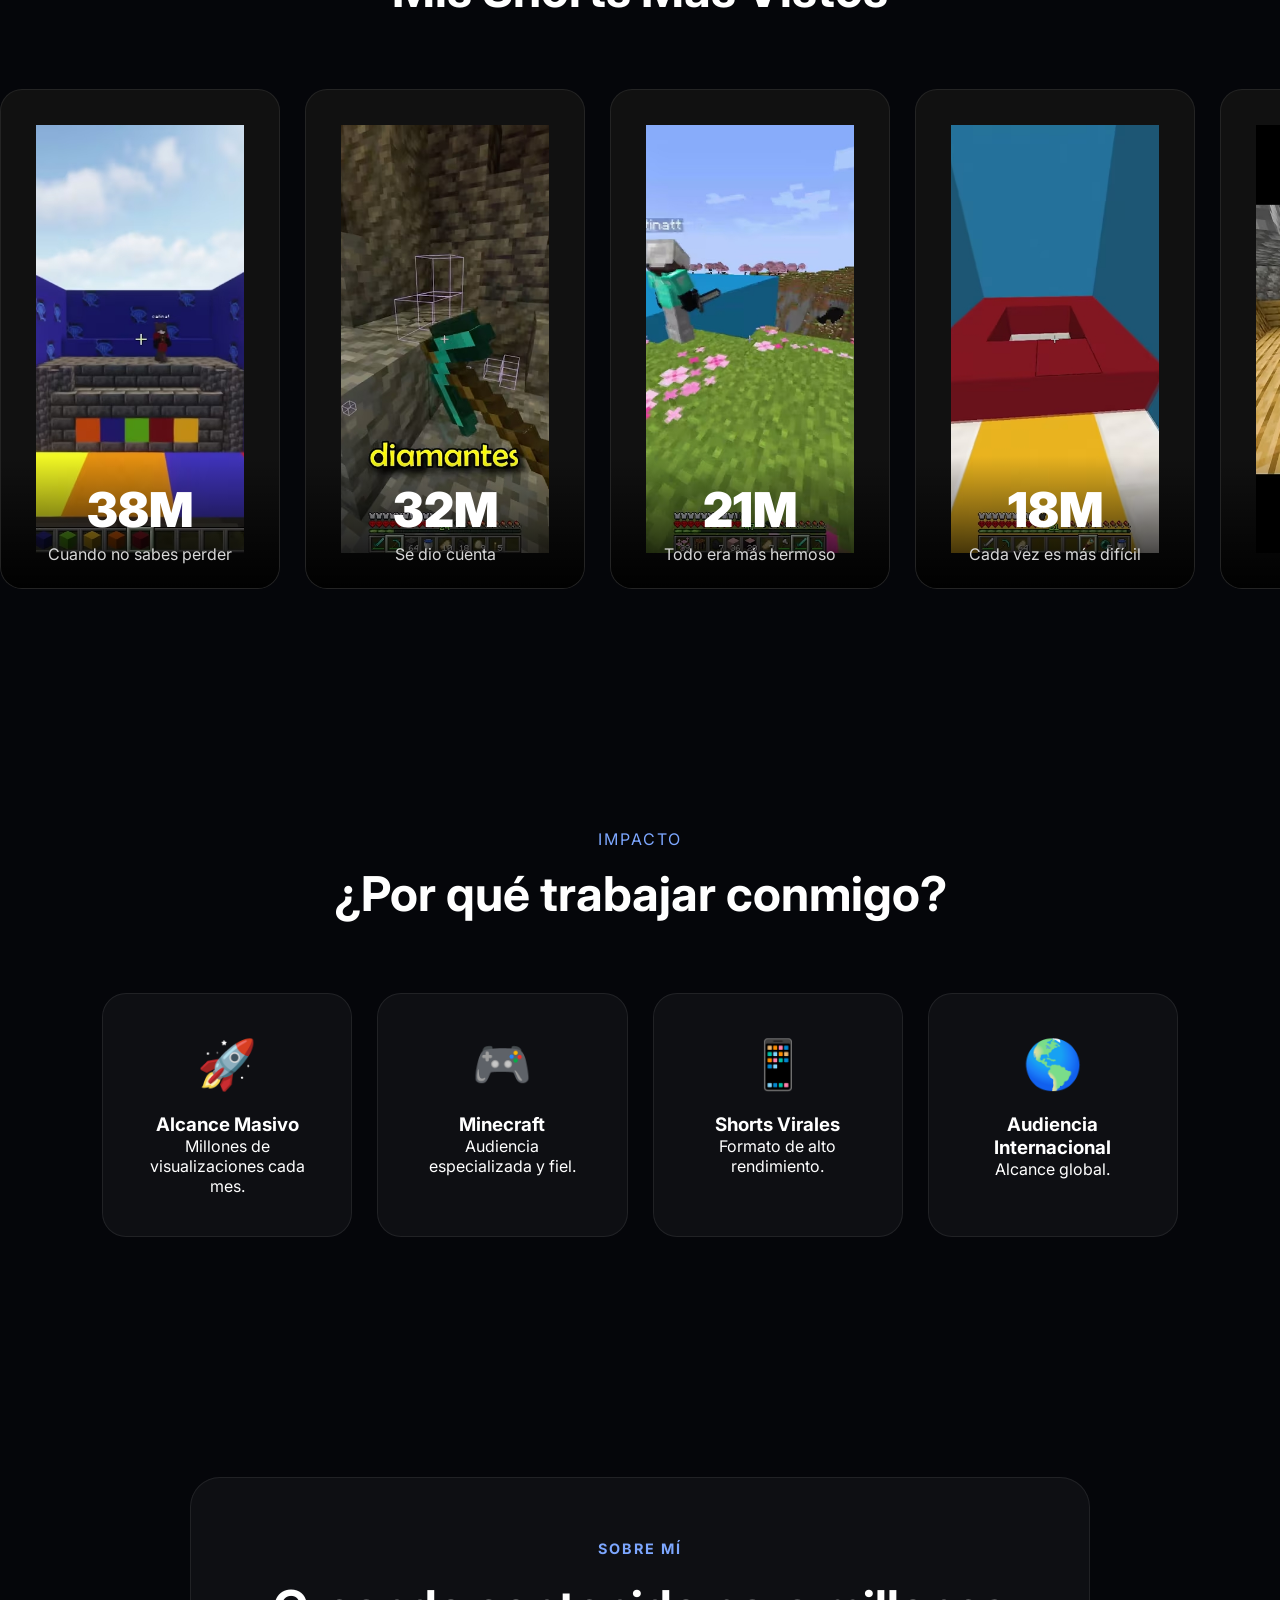
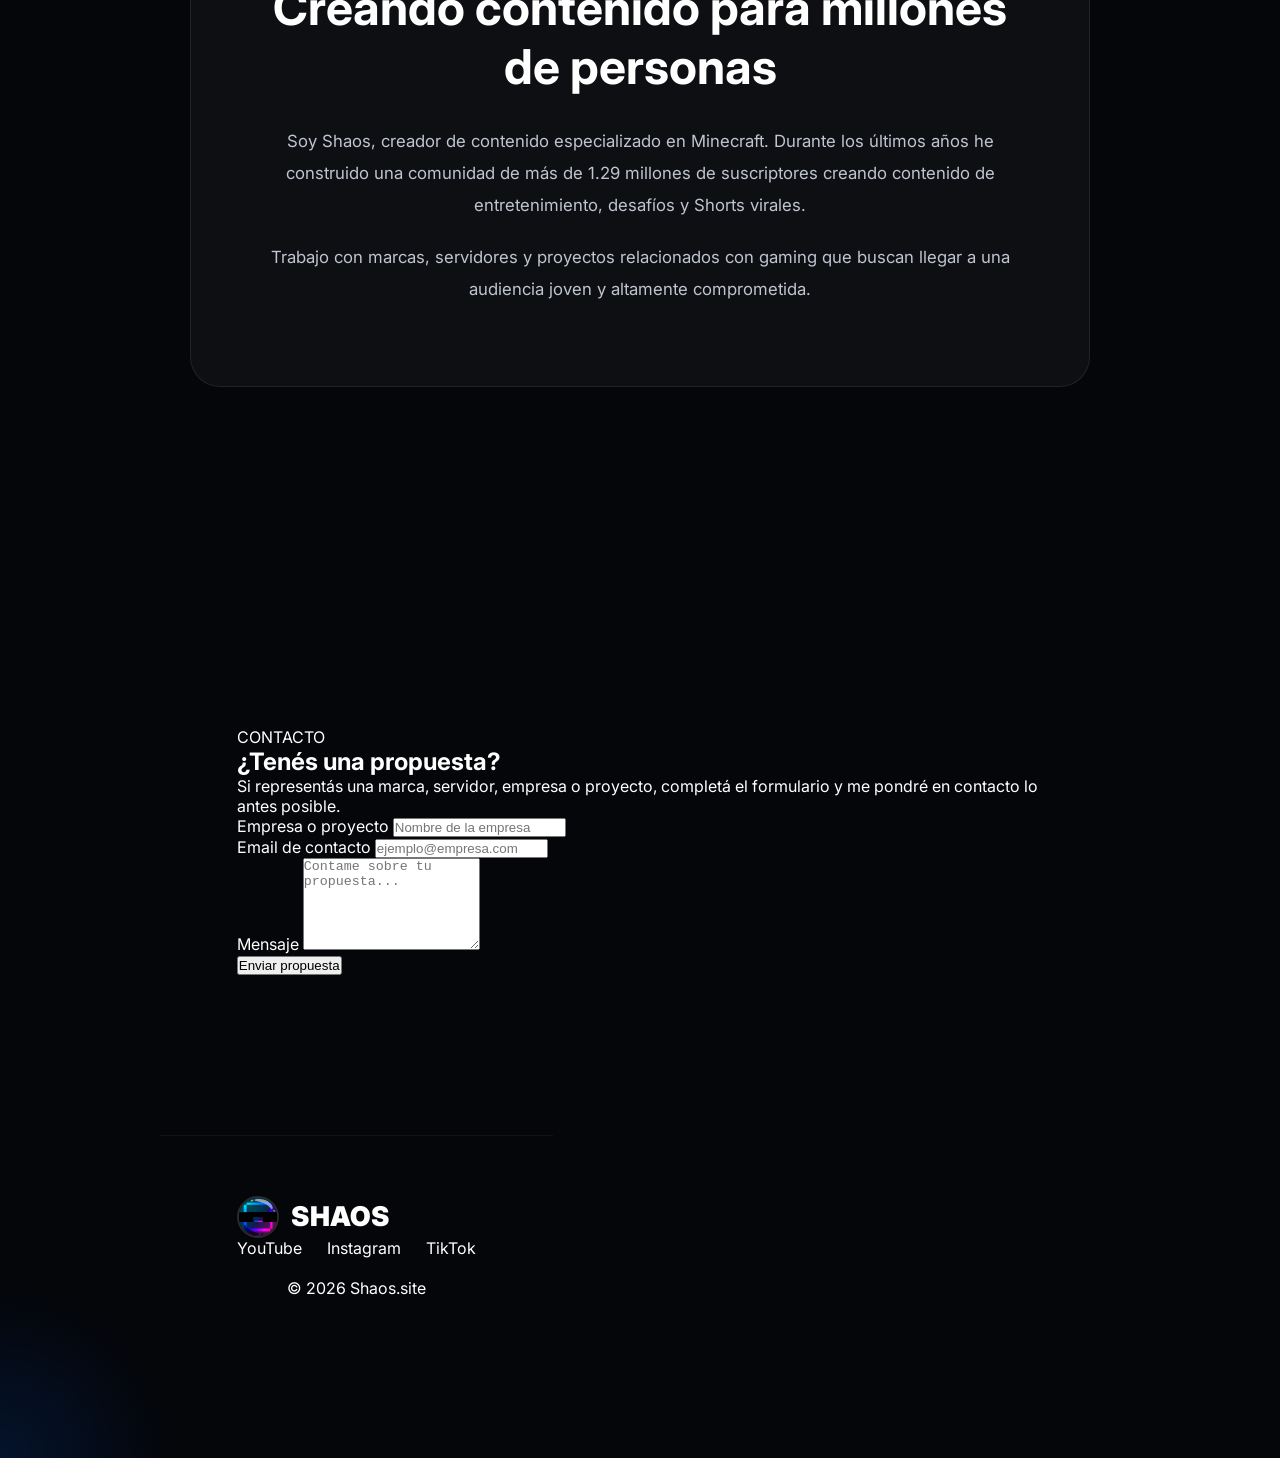
==== commit 9186d994: "Update index.html" ====
--- a/index.html
+++ b/index.html
@@ -398,32 +398,73 @@
 
 <section class="seccion-contacto">
   
-  <div class="contacto-info">
-    <h2>ENVÍAME UN MENSAJE</h2>
-    <p>¿Te interesa trabajar conmigo? Escribime a <a href="shaoscontact@gmail.com" class="correo-destacado">shaoscontact@gmail.com</a> o dejá un mensaje a continuación. Te responderé lo antes posible.</p>
-
-  <div class="contacto-formulario-wrapper">
-    <h2>Contacto:</h2>
-    <form action="https://formspree.io/f/maqzeeew" method="POST" class="formulario">
-      
-      <div class="grupo-input">
-        <label for="marca">Nombre de la marca*</label>
-        <input type="text" id="marca" name="marca" placeholder="Tu marca aquí" required>
-      </div>
-
-      <div class="grupo-input">
-        <label for="email">Email de contacto*</label>
-        <input type="email" id="email" name="email" placeholder="Email de contacto" required>
-      </div>
-
-      <div class="grupo-input">
-        <label for="mensaje">Tu mensaje*</label>
-        <textarea id="mensaje" name="mensaje" rows="5" placeholder="Cuéntame sobre tu visión..." required></textarea>
-      </div>
-
-      <button type="submit" class="btn-enviar">ENVIAR PROPUESTA</button>
-    </form>
-  </div>
+<section id="contact" class="contact-section">
+
+    <div class="contact-wrapper">
+
+        <div class="contact-header">
+
+            <span class="contact-tag">
+                CONTACTO
+            </span>
+
+            <h2>
+                ¿Tenés una propuesta?
+            </h2>
+
+            <p>
+                Si representás una marca, servidor, empresa o proyecto,
+                completá el formulario y me pondré en contacto lo antes posible.
+            </p>
+
+        </div>
+
+        <form action="https://formsubmit.co/shaoscontact@gmail.com"
+              method="POST"
+              class="contact-form">
+
+            <input type="hidden" name="_subject" value="Nueva propuesta desde shaos.site">
+
+            <input type="hidden" name="_captcha" value="false">
+
+            <input type="hidden"
+                   name="_next"
+                   value="https://shaos.site">
+
+            <div class="input-group">
+                <label>Empresa o proyecto</label>
+                <input
+                    type="text"
+                    name="Empresa"
+                    placeholder="Nombre de la empresa"
+                    required>
+            </div>
+
+            <div class="input-group">
+                <label>Email de contacto</label>
+                <input
+                    type="email"
+                    name="Email"
+                    placeholder="ejemplo@empresa.com"
+                    required>
+            </div>
+
+            <div class="input-group">
+                <label>Mensaje</label>
+                <textarea
+                    name="Mensaje"
+                    rows="6"
+                    placeholder="Contame sobre tu propuesta..."
+                    required></textarea>
+            </div>
+
+            <button type="submit" class="contact-submit">
+                Enviar propuesta
+            </button>
+
+        </form>
+
+    </div>
 
 </section>
 
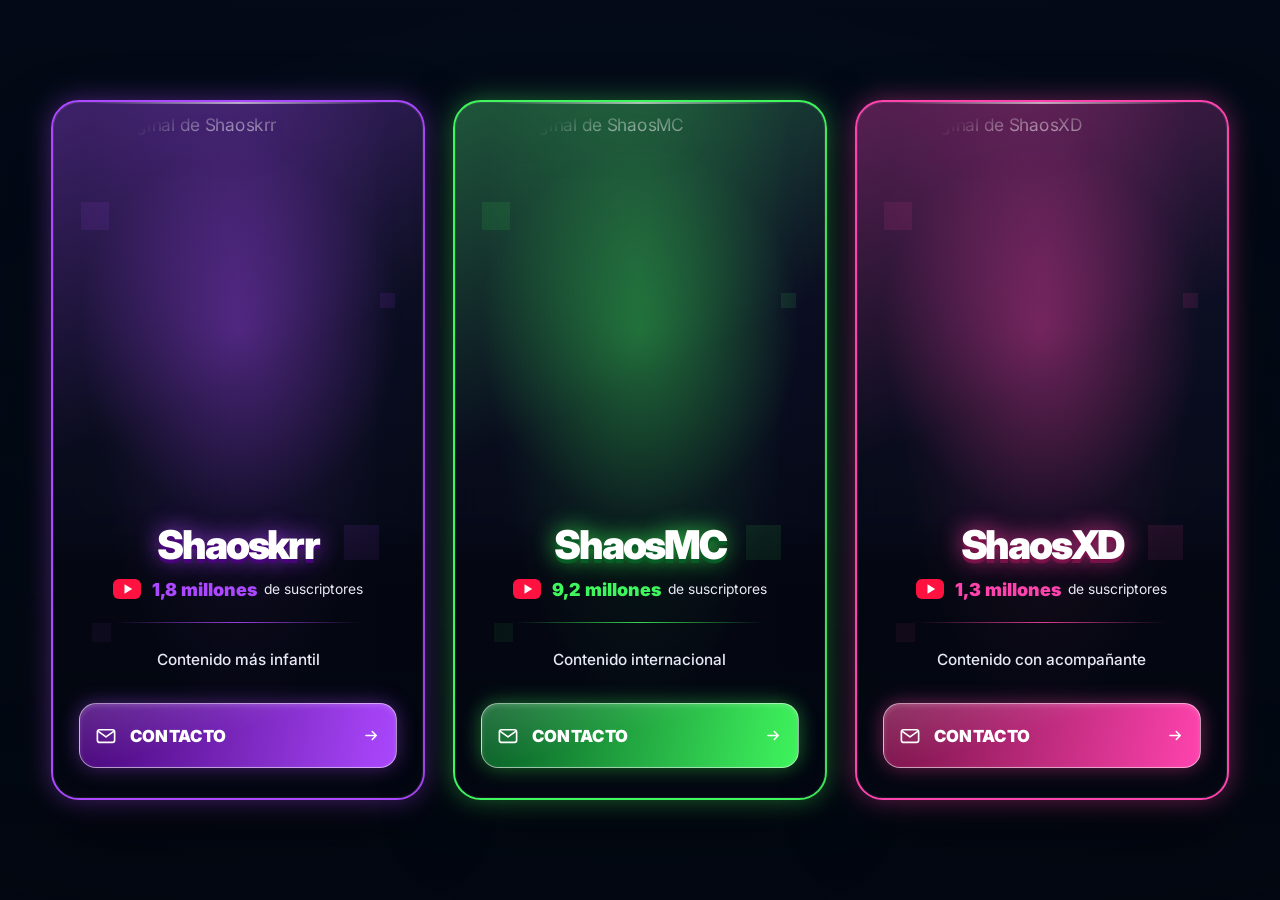
==== commit 10e337c0: "Add files via upload" ====
--- a/index.html
+++ b/index.html
@@ -1,509 +1,107 @@
-<!DOCTYPE html>
+<!doctype html>
 <html lang="es">
+<head>
+  <meta charset="UTF-8">
+  <meta name="viewport" content="width=device-width, initial-scale=1">
+  <meta name="theme-color" content="#090a19">
+  <title>SHAOS — Elegí un canal</title>
+  <meta name="description" content="Explorá los canales de Minecraft de Shaos: Shaoskrr, ShaosMC y ShaosXD. Encontrá el contacto específico de cada canal.">
+  <link rel="icon" type="image/png" href="assets/shaosxd.png">
+  <meta property="og:type" content="website">
+  <meta property="og:title" content="SHAOS — Elegí un canal">
+  <meta property="og:description" content="Tres canales, tres formas de crear contenido. Elegí cuál querés contactar.">
+  <meta property="og:url" content="https://shaos.site/">
+  <meta property="og:image" content="https://shaos.site/assets/shaosxd.png">
+  <link rel="preconnect" href="https://fonts.googleapis.com">
+  <link rel="preconnect" href="https://fonts.gstatic.com" crossorigin>
+  <link href="https://fonts.googleapis.com/css2?family=Inter:wght@400;500;600;700;800;900&display=swap" rel="stylesheet">
+  <link rel="stylesheet" href="style.css">
 
-<head>
-<meta charset="UTF-8">
-<meta name="viewport" content="width=device-width, initial-scale=1.0">
+  <!-- Conserva la propiedad de Google Analytics del sitio anterior. -->
+  <script async src="https://www.googletagmanager.com/gtag/js?id=G-Z5P54LYRYN"></script>
+  <script>
+    window.dataLayer = window.dataLayer || [];
+    function gtag(){dataLayer.push(arguments)}
+    gtag('js', new Date());
+    gtag('config', 'G-Z5P54LYRYN');
+  </script>
+</head>
+<body>
+  <div class="scene" aria-hidden="true"></div>
+  <div class="scene-shade" aria-hidden="true"></div>
 
-<title>SHAOS | Minecraft Creator</title>
+  <main class="home" aria-label="Seleccioná un canal de Shaos">
+    <div class="channel-grid">
+      <!-- 1: Shaoskrr -->
+      <article class="channel-card channel-card--krr" aria-labelledby="title-krr">
+        <div class="card-pixels" aria-hidden="true"></div>
+        <div class="avatar-box">
+          <img src="assets/shaoskrr.png" alt="Logo original de Shaoskrr" width="447" height="447" fetchpriority="high">
+        </div>
+        <div class="card-body">
+          <h2 id="title-krr" class="channel-name">Shaoskrr</h2>
+          <p class="subscribers"><span class="youtube-mark" aria-hidden="true"><svg viewBox="0 0 28 20"><rect x="0" y="0" width="28" height="20" rx="6" fill="currentColor"/><path d="M11.5 5.3 19.2 10l-7.7 4.7z" fill="#fff"/></svg></span><strong>1,8 millones</strong> <span>de suscriptores</span></p>
+          <span class="separator" aria-hidden="true"></span>
+          <p class="channel-description">Contenido más infantil</p>
+          <button type="button" class="contact-btn" data-contact="shaoskrr" aria-label="Ver contacto de Shaoskrr">
+            <svg aria-hidden="true" viewBox="0 0 24 24" fill="none"><rect x="2.6" y="5.2" width="18.8" height="13.8" rx="2.3" stroke="currentColor" stroke-width="1.8"/><path d="m3.6 7 8.4 6 8.4-6" stroke="currentColor" stroke-width="1.8" stroke-linecap="round" stroke-linejoin="round"/></svg>
+            CONTACTO
+            <svg class="button-arrow" aria-hidden="true" viewBox="0 0 24 24" fill="none"><path d="M5 12h13m-5-5 5 5-5 5" stroke="currentColor" stroke-width="2" stroke-linecap="round" stroke-linejoin="round"/></svg>
+          </button>
+        </div>
+      </article>
 
-<meta name="title" content="SHAOS">
-<meta name="description" content="Creador de contenido de Minecraft con más de 1.29 millones de suscriptores y 468 millones de visualizaciones destacadas.">
+      <!-- 2: ShaosMC -->
+      <article class="channel-card channel-card--mc" aria-labelledby="title-mc">
+        <div class="card-pixels" aria-hidden="true"></div>
+        <div class="avatar-box">
+          <img src="assets/shaosmc.png" alt="Logo original de ShaosMC" width="447" height="447">
+        </div>
+        <div class="card-body">
+          <h2 id="title-mc" class="channel-name">ShaosMC</h2>
+          <p class="subscribers"><span class="youtube-mark" aria-hidden="true"><svg viewBox="0 0 28 20"><rect x="0" y="0" width="28" height="20" rx="6" fill="currentColor"/><path d="M11.5 5.3 19.2 10l-7.7 4.7z" fill="#fff"/></svg></span><strong>9,2 millones</strong> <span>de suscriptores</span></p>
+          <span class="separator" aria-hidden="true"></span>
+          <p class="channel-description">Contenido internacional</p>
+          <button type="button" class="contact-btn" data-contact="shaosmc" aria-label="Ver contacto de ShaosMC">
+            <svg aria-hidden="true" viewBox="0 0 24 24" fill="none"><rect x="2.6" y="5.2" width="18.8" height="13.8" rx="2.3" stroke="currentColor" stroke-width="1.8"/><path d="m3.6 7 8.4 6 8.4-6" stroke="currentColor" stroke-width="1.8" stroke-linecap="round" stroke-linejoin="round"/></svg>
+            CONTACTO
+            <svg class="button-arrow" aria-hidden="true" viewBox="0 0 24 24" fill="none"><path d="M5 12h13m-5-5 5 5-5 5" stroke="currentColor" stroke-width="2" stroke-linecap="round" stroke-linejoin="round"/></svg>
+          </button>
+        </div>
+      </article>
 
-<link rel="icon" type="image/png" href="/assets/favicon.png">
+      <!-- 3: ShaosXD -->
+      <article class="channel-card channel-card--xd" aria-labelledby="title-xd">
+        <div class="card-pixels" aria-hidden="true"></div>
+        <div class="avatar-box">
+          <img src="assets/shaosxd.png" alt="Logo original de ShaosXD" width="447" height="447">
+        </div>
+        <div class="card-body">
+          <h2 id="title-xd" class="channel-name">ShaosXD</h2>
+          <p class="subscribers"><span class="youtube-mark" aria-hidden="true"><svg viewBox="0 0 28 20"><rect x="0" y="0" width="28" height="20" rx="6" fill="currentColor"/><path d="M11.5 5.3 19.2 10l-7.7 4.7z" fill="#fff"/></svg></span><strong>1,3 millones</strong> <span>de suscriptores</span></p>
+          <span class="separator" aria-hidden="true"></span>
+          <p class="channel-description">Contenido con acompañante</p>
+          <button type="button" class="contact-btn" data-contact="shaosxd" aria-label="Ver contacto de ShaosXD">
+            <svg aria-hidden="true" viewBox="0 0 24 24" fill="none"><rect x="2.6" y="5.2" width="18.8" height="13.8" rx="2.3" stroke="currentColor" stroke-width="1.8"/><path d="m3.6 7 8.4 6 8.4-6" stroke="currentColor" stroke-width="1.8" stroke-linecap="round" stroke-linejoin="round"/></svg>
+            CONTACTO
+            <svg class="button-arrow" aria-hidden="true" viewBox="0 0 24 24" fill="none"><path d="M5 12h13m-5-5 5 5-5 5" stroke="currentColor" stroke-width="2" stroke-linecap="round" stroke-linejoin="round"/></svg>
+          </button>
+        </div>
+      </article>
+    </div>
+  </main>
 
-<meta property="og:title" content="SHAOS">
-<meta property="og:description" content="Creador de contenido de Minecraft con más de 1.29 millones de suscriptores.">
-<meta property="og:image" content="https://shaos.site/assets/preview.jpg">
-<meta property="og:url" content="https://shaos.site">
-<meta property="og:type" content="website">
+  <!-- Mensaje temporal: se usa hasta definir las 3 rutas de contacto. -->
+  <dialog class="contact-dialog" id="contact-dialog" aria-labelledby="dialog-title" aria-describedby="dialog-description">
+    <div class="dialog-content">
+      <button type="button" class="dialog-close" id="dialog-close" aria-label="Cerrar">&times;</button>
+      <span class="dialog-icon" aria-hidden="true">✉</span>
+      <h2 id="dialog-title">Contacto</h2>
+      <p id="dialog-description">Próximamente vas a poder contactar a este canal desde su propia página.</p>
+      <button type="button" class="dialog-back" id="dialog-back">Volver a los canales</button>
+    </div>
+  </dialog>
 
-<meta name="twitter:card" content="summary_large_image">
-<meta name="twitter:title" content="SHAOS">
-<meta name="twitter:description" content="Creador de contenido de Minecraft con más de 1.29 millones de suscriptores.">
-<meta name="twitter:image" content="https://shaos.site/assets/preview.jpg">
-
-<link rel="stylesheet" href="style.css">
-
-<link href="https://fonts.googleapis.com/css2?family=Inter:wght@300;400;500;600;700;800;900&display=swap"
-      rel="stylesheet">
-
-      <!-- Google tag (gtag.js) -->
-<script async src="https://www.googletagmanager.com/gtag/js?id=G-Z5P54LYRYN"></script>
-<script>
-  window.dataLayer = window.dataLayer || [];
-  function gtag(){dataLayer.push(arguments);}
-  gtag('js', new Date());
-
-  gtag('config', 'G-Z5P54LYRYN');
-</script>
-    
-</head>
-
-<body>
-
-    <!-- Fondo -->
-    <div class="background"></div>
-    <div class="particles"></div>
-
-    <!-- Navbar -->
-
-    <nav class="navbar">
-
-        <div class="logo">
-            SHAOS
-        </div>
-
-        <ul class="nav-links">
-
-            <li>
-                <a href="#stats">Estadísticas</a>
-            </li>
-
-            <li>
-                <a href="#impact">Impacto</a>
-            </li>
-
-            <li>
-                <a href="#about">Sobre mí</a>
-            </li>
-
-            <li>
-                <a href="#contact">
-                    Contacto
-                </a>
-            </li>
-
-        </ul>
-
-        <a href="#contact" class="nav-button">
-            Trabajemos juntos
-        </a>
-
-    </nav>
-
-    <!-- HERO -->
-
-  <section class="hero">
-
-    <div class="hero-content">
-
-        <div class="hero-badge">
-            🎮 CREADOR DE MINECRAFT
-        </div>
-
-        <h1>SHAOS</h1>
-
-        <h2>
-            1.29 millones de suscriptores
-        </h2>
-
-        <p>
-            Contenido de Minecraft visto por millones de personas.
-            Especializado en Shorts virales, storytelling y entretenimiento.
-        </p>
-
-        <div class="hero-buttons">
-
-            <a href="#contact" class="primary-btn">
-                Trabajemos juntos
-            </a>
-
-            <a href="#stats" class="secondary-btn">
-                Ver estadísticas
-            </a>
-
-        </div>
-
-    </div>
-
-</section>
-            <!-- Después pondremos tu skin -->
-
-
-    <!-- ESTADÍSTICAS -->
-
-    <section id="stats" class="stats-section">
-
-        <div class="section-title">
-
-            <span>
-                ESTADÍSTICAS
-            </span>
-
-            <h2>
-                Números que hablan por sí solos
-            </h2>
-
-        </div>
-
-        <div class="stats-grid">
-
-            <div class="stat-card">
-
-                <h3 class="counter" data-target="1290000">
-                    0
-                </h3>
-
-                <p>
-                    Suscriptores
-                </p>
-
-            </div>
-
-            <div class="stat-card">
-
-                <h3 class="counter" data-target="468000000">
-                    0
-                </h3>
-
-                <p>
-                    Vistas destacadas
-                </p>
-
-            </div>
-
-            <div class="stat-card">
-
-                <h3 class="counter" data-target="38000000">
-                    0
-                </h3>
-
-                <p>
-                    Short más visto
-                </p>
-
-            </div>
-
-            <div class="stat-card">
-
-                <h3 class="counter" data-target="12">
-                    0
-                </h3>
-
-                <p>
-                    Shorts +9M
-                </p>
-
-            </div>
-
-        </div>
-
-    </section>
-
-<section class="viral-section">
-
-    <div class="section-title">
-        <span>VIDEOS VIRALES</span>
-        <h2>Mis Shorts Mas Vistos</h2>
-    </div>
-
-    <div class="viral-track">
-
-        <a href="https://youtube.com/shorts/YnmJEBpt04c" target="_blank" class="viral-card">
-            <img src="assets/miniaturas/viral38.jpg" alt="38M">
-            <div class="viral-overlay">
-                <h3>38M</h3>
-                <p>Cuando no sabes perder</p>
-            </div>
-        </a>
-
-        <a href="https://youtube.com/shorts/gHYsBYOtIoI" target="_blank" class="viral-card">
-            <img src="assets/miniaturas/viral32.jpg" alt="32M">
-            <div class="viral-overlay">
-                <h3>32M</h3>
-                <p>Se dio cuenta</p>
-            </div>
-        </a>
-
-        <a href="https://youtube.com/shorts/Nro5iGY2tiY" target="_blank" class="viral-card">
-            <img src="assets/miniaturas/viral21.jpg" alt="21M">
-            <div class="viral-overlay">
-                <h3>21M</h3>
-                <p>Todo era más hermoso</p>
-            </div>
-        </a>
-
-        <a href="https://youtube.com/shorts/M671mGnR1WM" target="_blank" class="viral-card">
-            <img src="assets/miniaturas/viral18.jpg" alt="18M">
-            <div class="viral-overlay">
-                <h3>18M</h3>
-                <p>Cada vez es más difícil</p>
-            </div>
-        </a>
-
-        <a href="https://youtube.com/shorts/6OI7lms_jU8" target="_blank" class="viral-card">
-            <img src="assets/miniaturas/viral16.jpg" alt="16M">
-            <div class="viral-overlay">
-                <h3>16M</h3>
-                <p>No salió bien</p>
-            </div>
-        </a>
-
-        <a href="https://youtube.com/shorts/KnD5jkjR4mU" target="_blank" class="viral-card">
-            <img src="assets/miniaturas/viral15.jpg" alt="15.5M">
-            <div class="viral-overlay">
-                <h3>15.5M</h3>
-                <p>Arruinó el Survival</p>
-            </div>
-        </a>
-
-        <a href="https://youtube.com/shorts/IMWuutMbQks" target="_blank" class="viral-card">
-            <img src="assets/miniaturas/viral15.5.jpg" alt="15M">
-            <div class="viral-overlay">
-                <h3>15M</h3>
-                <p>No vuelve al Nether</p>
-            </div>
-        </a>
-
-        <!-- Duplicados para el scroll infinito -->
-
-        <a href="https://youtube.com/shorts/YnmJEBpt04c" target="_blank" class="viral-card">
-            <img src="assets/miniaturas/viral38.jpg" alt="38M">
-            <div class="viral-overlay">
-                <h3>38M</h3>
-                <p>Cuando no sabes perder</p>
-            </div>
-        </a>
-
-        <a href="https://youtube.com/shorts/gHYsBYOtIoI" target="_blank" class="viral-card">
-            <img src="assets/miniaturas/viral32.jpg" alt="32M">
-            <div class="viral-overlay">
-                <h3>32M</h3>
-                <p>Se dio cuenta</p>
-            </div>
-        </a>
-
-    </div>
-
-</section>
-
-    <!-- IMPACTO -->
-
-    <section id="impact" class="impact-section">
-
-        <div class="section-title">
-
-            <span>
-                IMPACTO
-            </span>
-
-            <h2>
-                ¿Por qué trabajar conmigo?
-            </h2>
-
-        </div>
-
-        <div class="impact-grid">
-
-            <div class="impact-card">
-
-                <div class="impact-icon">
-                    🚀
-                </div>
-
-                <h3>
-                    Alcance Masivo
-                </h3>
-
-                <p>
-                    Millones de visualizaciones cada mes.
-                </p>
-
-            </div>
-
-            <div class="impact-card">
-
-                <div class="impact-icon">
-                    🎮
-                </div>
-
-                <h3>
-                    Minecraft
-                </h3>
-
-                <p>
-                    Audiencia especializada y fiel.
-                </p>
-
-            </div>
-
-            <div class="impact-card">
-
-                <div class="impact-icon">
-                    📱
-                </div>
-
-                <h3>
-                    Shorts Virales
-                </h3>
-
-                <p>
-                    Formato de alto rendimiento.
-                </p>
-
-            </div>
-
-            <div class="impact-card">
-
-                <div class="impact-icon">
-                    🌎
-                </div>
-
-                <h3>
-                    Audiencia Internacional
-                </h3>
-
-                <p>
-                    Alcance global.
-                </p>
-
-            </div>
-
-        </div>
-
-    </section>
-
-    <!-- SOBRE MI -->
-
-<section id="about" class="about-section">
-
-    <div class="about-card">
-
-        <span class="about-tag">
-            SOBRE MÍ
-        </span>
-
-        <h2>
-            Creando contenido para millones de personas
-        </h2>
-
-        <p>
-            Soy Shaos, creador de contenido especializado en Minecraft.
-            Durante los últimos años he construido una comunidad de más de
-            1.29 millones de suscriptores creando contenido de entretenimiento,
-            desafíos y Shorts virales.
-        </p>
-
-        <p>
-            Trabajo con marcas, servidores y proyectos relacionados con gaming
-            que buscan llegar a una audiencia joven y altamente comprometida.
-        </p>
-
-    </div>
-
-</section>
-
-    <!-- CONTACTO -->
-
-<section class="seccion-contacto">
-  
-<section id="contact" class="contact-section">
-
-    <div class="contact-wrapper">
-
-        <div class="contact-header">
-
-            <span class="contact-tag">
-                CONTACTO
-            </span>
-
-            <h2>
-                ¿Tenés una propuesta?
-            </h2>
-
-            <p>
-                Si representás una marca, servidor, empresa o proyecto,
-                completá el formulario y me pondré en contacto lo antes posible.
-            </p>
-
-        </div>
-
-        <form action="https://formsubmit.co/shaoscontact@gmail.com"
-              method="POST"
-              class="contact-form">
-
-            <input type="hidden" name="_subject" value="Nueva propuesta desde shaos.site">
-
-            <input type="hidden" name="_captcha" value="false">
-
-            <input type="hidden"
-                   name="_next"
-                   value="https://shaos.site">
-
-            <div class="input-group">
-                <label>Empresa o proyecto</label>
-                <input
-                    type="text"
-                    name="Empresa"
-                    placeholder="Nombre de la empresa"
-                    required>
-            </div>
-
-            <div class="input-group">
-                <label>Email de contacto</label>
-                <input
-                    type="email"
-                    name="Email"
-                    placeholder="ejemplo@empresa.com"
-                    required>
-            </div>
-
-            <div class="input-group">
-                <label>Mensaje</label>
-                <textarea
-                    name="Mensaje"
-                    rows="6"
-                    placeholder="Contame sobre tu propuesta..."
-                    required></textarea>
-            </div>
-
-            <button type="submit" class="contact-submit">
-                Enviar propuesta
-            </button>
-
-        </form>
-
-    </div>
-
-</section>
-
-    <!-- FOOTER -->
-
-    <footer>
-
-<div class="logo">
-
-    <img src="assets/logo.png" alt="Shaos Logo">
-
-    <span>SHAOS</span>
-
-</div>
-
-        <div class="footer-links">
-
-            <a href="https://www.youtube.com/@ShaosXD" target="_blank">
-                YouTube
-            </a>
-
-            <a href="https://www.instagram.com/shaosxd/" target="_blank">
-                Instagram
-            </a>
-
-            <a href="https://www.tiktok.com/@shaosxd" target="_blank">
-                TikTok
-            </a>
-
-        </div>
-
-        <p>
-            © 2026 Shaos.site
-        </p>
-
-    </footer>
-
-    <script src="script.js"></script>
-
+  <script src="script.js" defer></script>
 </body>
-
 </html>
